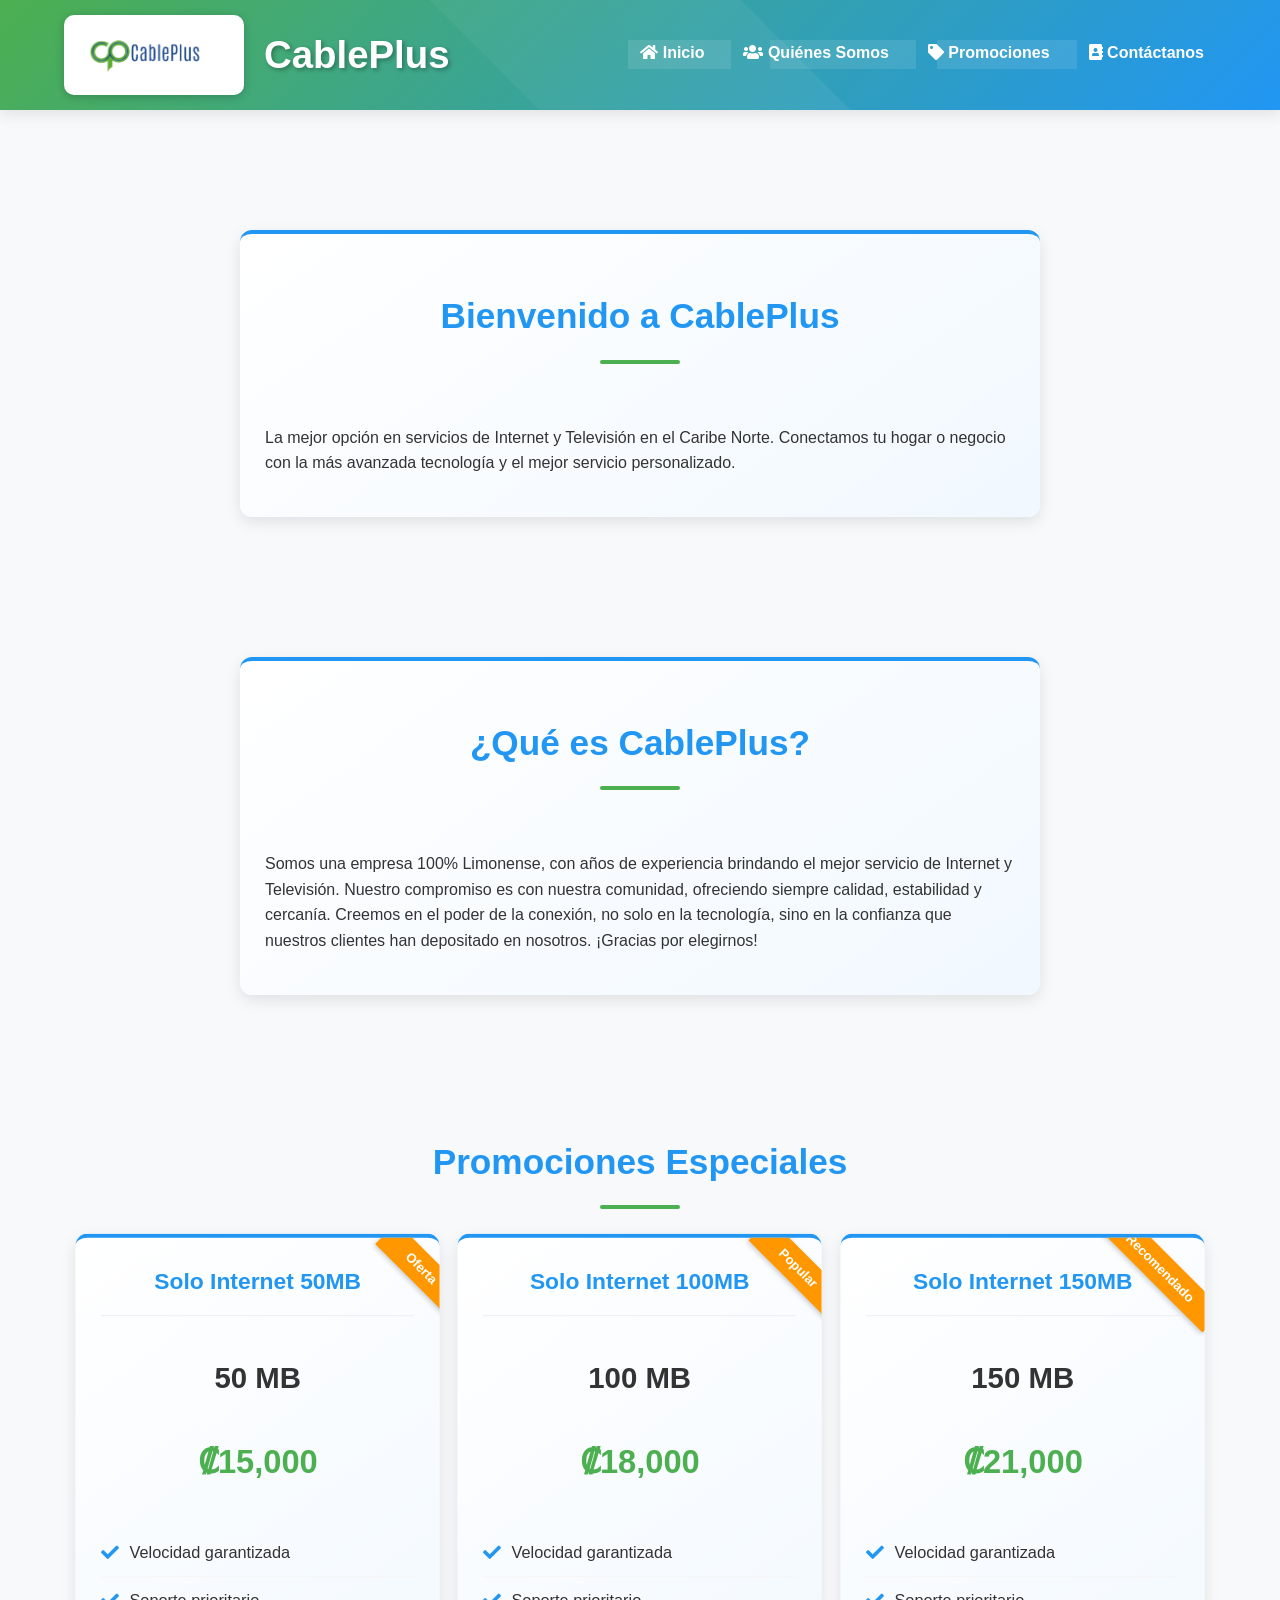
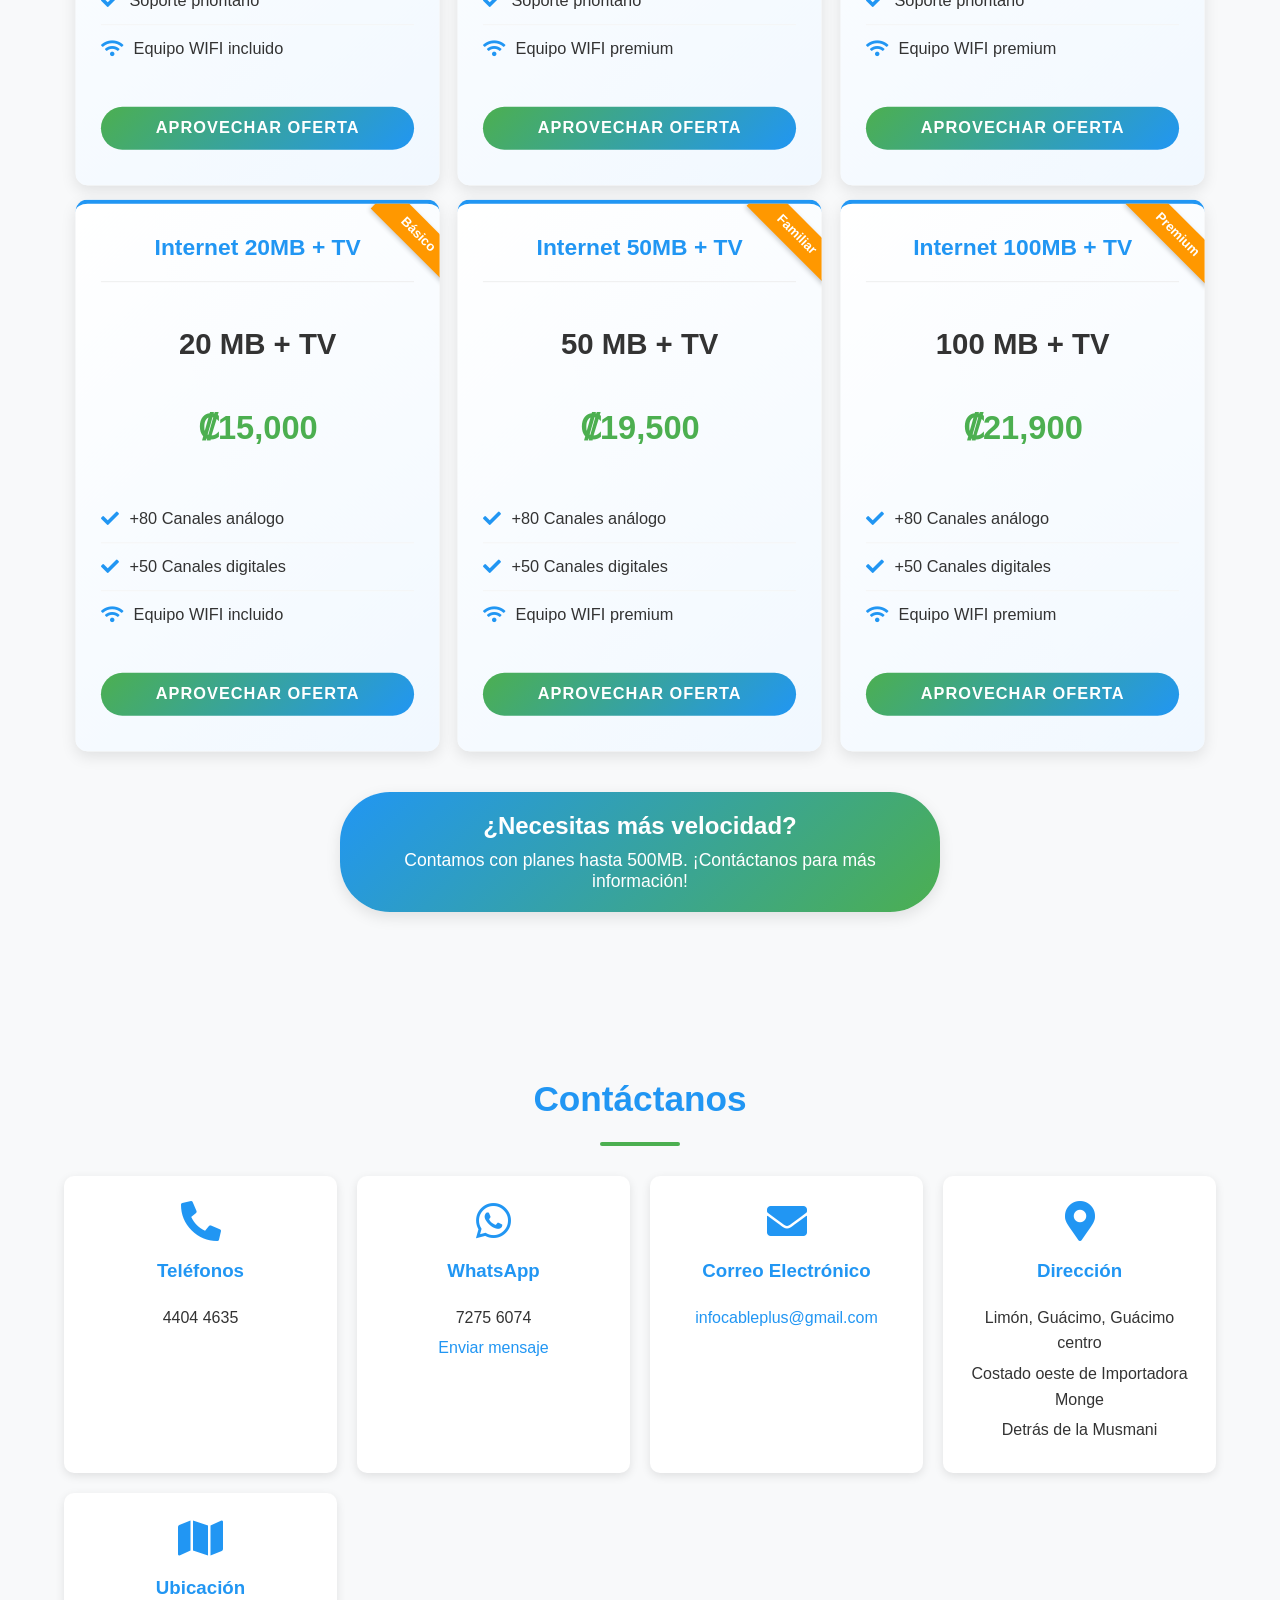
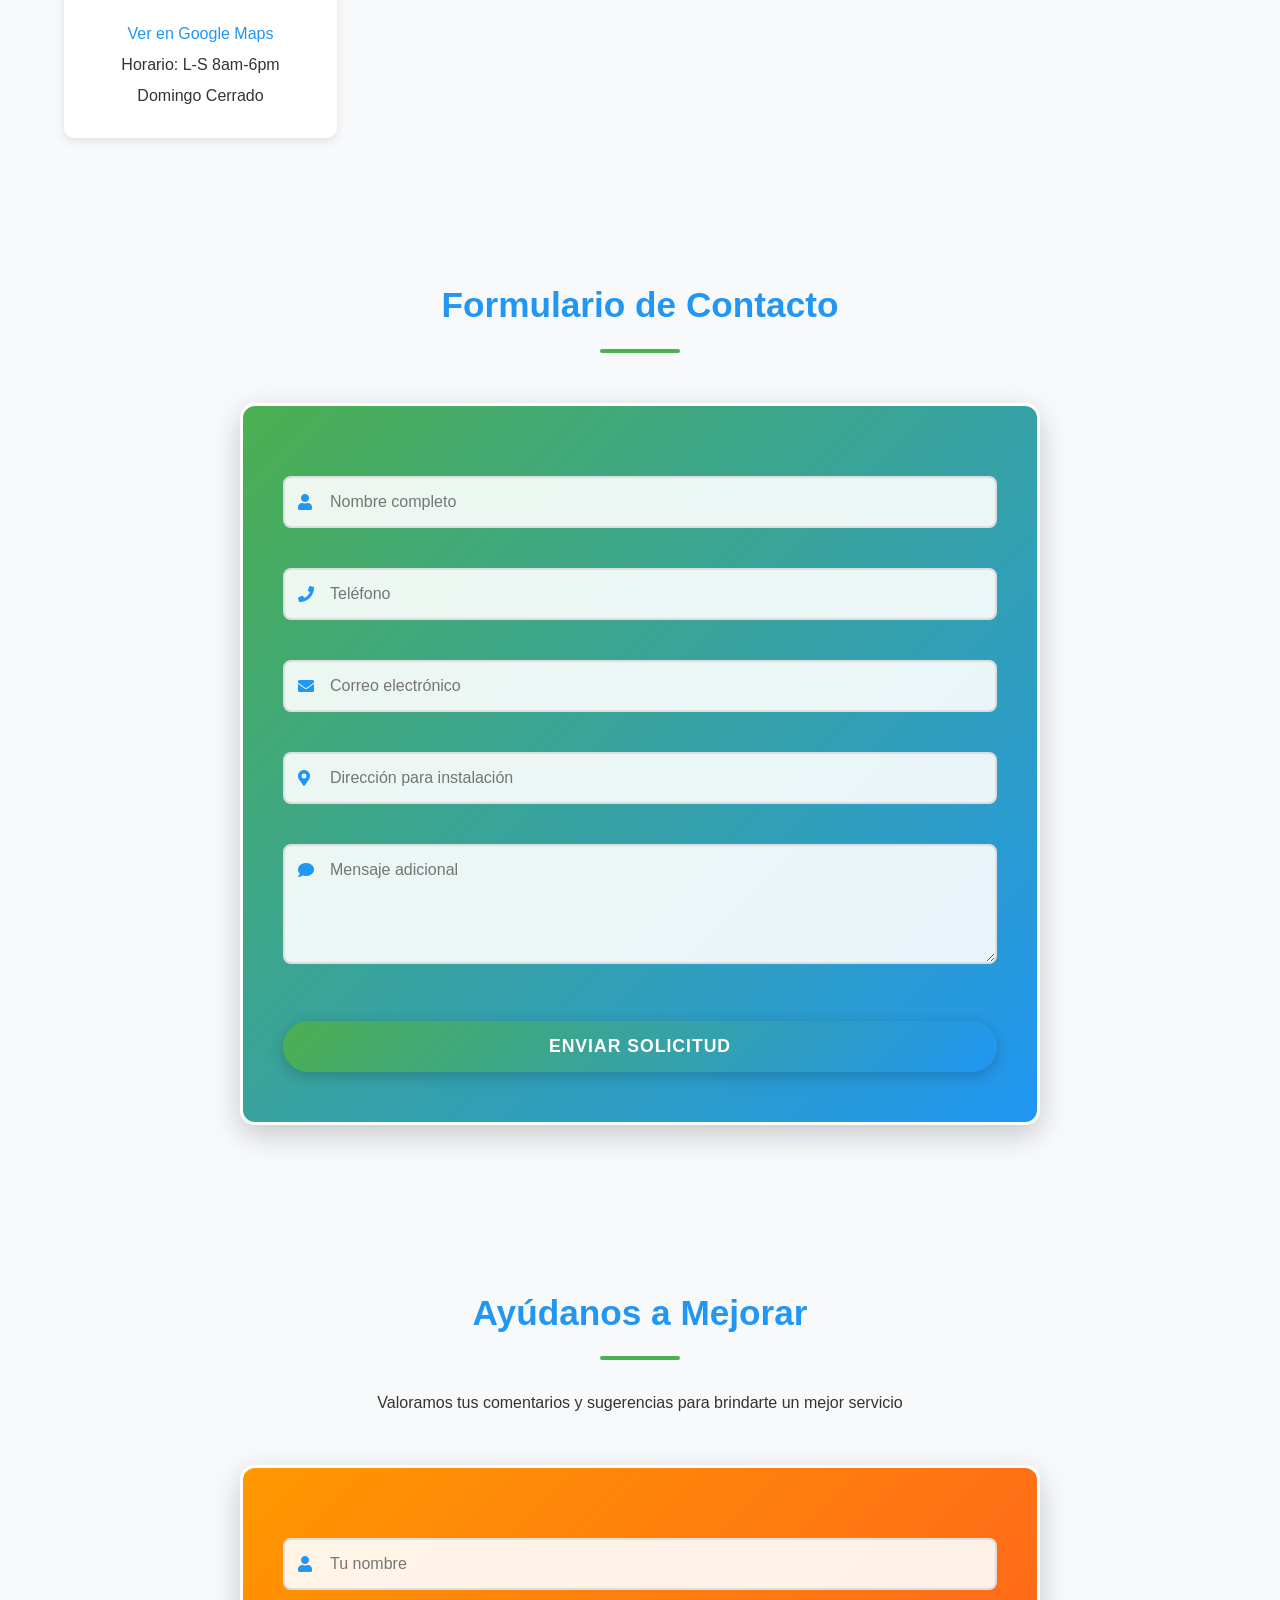
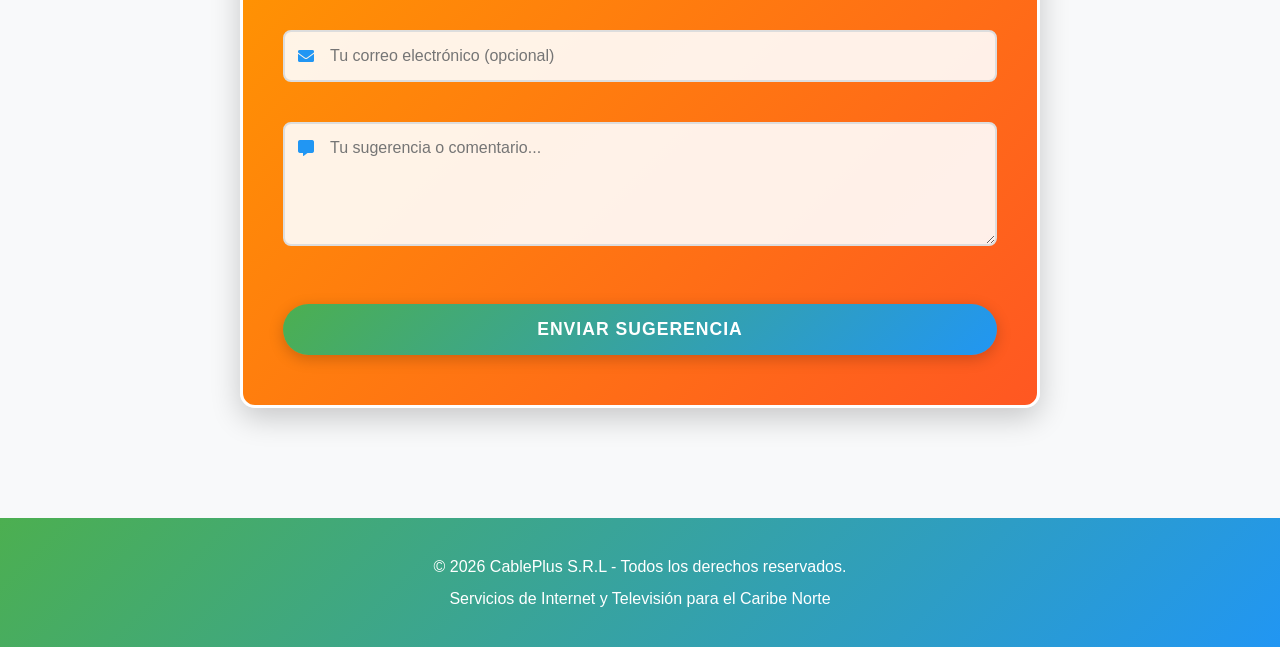
==== index.html @ 97a9d863 "Publica la nueva página de CablePlus 2026" ====
<!DOCTYPE html>
<html lang="es">
<head>
    <!-- Google Tag Manager -->
    <script>(function(w,d,s,l,i){w[l]=w[l]||[];w[l].push({'gtm.start':
    new Date().getTime(),event:'gtm.js'});var f=d.getElementsByTagName(s)[0],
    j=d.createElement(s),dl=l!='dataLayer'?'&l='+l:'';j.async=true;j.src=
    'https://www.googletagmanager.com/gtm.js?id='+i+dl;f.parentNode.insertBefore(j,f);
    })(window,document,'script','dataLayer','GTM-T4TMJP9D');</script>
    <!-- End Google Tag Manager -->
    <meta charset="UTF-8">
    <meta name="viewport" content="width=device-width, initial-scale=1.0">
    <meta name="description" content="CablePlus - Servicios de Internet y TV en Guácimo. Las mejores promociones en paquetes de Internet y Televisión.">
    <title>CablePlus - Servicios de Internet y TV</title>
    <link rel="stylesheet" href="https://cdnjs.cloudflare.com/ajax/libs/font-awesome/5.15.4/css/all.min.css">
    <style>
        :root {
            --verde: #4CAF50;
            --azul: #2196F3;
            --naranja: #FF9800;
            --morado: #9C27B0;
            --degradado-header: linear-gradient(135deg, #4CAF50 0%, #2196F3 100%);
        }

        *,
        *::before,
        *::after {
            box-sizing: border-box;
        }

        html {
            scroll-behavior: smooth;
            scroll-padding-top: 130px;
        }

        body {
            font-family: 'Segoe UI', Tahoma, Geneva, Verdana, sans-serif;
            line-height: 1.6;
            margin: 0;
            background: #f8f9fa;
            color: #333;
            padding-top: 130px;
            overflow-x: hidden;
            text-align: left;
        }

        header {
            position: fixed;
            top: 0;
            left: 0;
            width: 100%;
            z-index: 1000;
            background: var(--degradado-header);
            color: white;
            padding: 15px 5%;
            display: flex;
            align-items: center;
            justify-content: space-between;
            box-shadow: 0 4px 15px rgba(0,0,0,0.1);
            transition: all 0.3s ease;
            flex-wrap: nowrap;
            overflow: hidden;
        }

        .header-scroll {
            padding: 10px 5%;
            box-shadow: 0 2px 10px rgba(0,0,0,0.1);
        }

        header::before {
            content: "";
            position: absolute;
            top: -50%;
            left: -50%;
            width: 200%;
            height: 200%;
            background: linear-gradient(45deg, transparent, rgba(255,255,255,0.1));
            transform: rotate(45deg);
            pointer-events: none;
        }

        header img {
            height: 80px;
            width: auto;
            max-width: 180px;
            object-fit: contain;
            background: white;
            padding: 10px;
            border-radius: 10px;
            box-shadow: 0 2px 10px rgba(0,0,0,0.2);
            transition: transform 0.3s ease;
        }

        header img:hover {
            transform: scale(1.05);
        }

        header h1 {
            font-size: clamp(1.5rem, 3vw, 2.5rem);
            text-shadow: 2px 2px 4px rgba(0,0,0,0.3);
            margin: 0 20px;
            flex: 1 1 auto;
            min-width: 0;
            animation: tituloFlotante 3s ease-in-out infinite;
            white-space: nowrap;
            overflow: hidden;
            text-overflow: ellipsis;
            max-width: 50%;
        }

        @keyframes tituloFlotante {
            0%, 100% { transform: translateY(0); }
            50% { transform: translateY(-5px); }
        }

        nav ul {
            list-style: none;
            display: flex;
            gap: 15px;
            margin: 0;
            padding: 0;
            flex-wrap: nowrap;
            overflow-x: auto;
            -webkit-overflow-scrolling: touch;
            padding-bottom: 5px;
        }

        nav {
            min-width: 0;
        }

        nav ul li a {
            color: white;
            text-decoration: none;
            font-weight: 600;
            padding: 8px 12px;
            border-radius: 30px;
            transition: all 0.3s ease;
            position: relative;
            overflow: hidden;
        }

        nav ul li a::before {
            content: "";
            position: absolute;
            top: 0;
            left: -100%;
            width: 100%;
            height: 100%;
            background: rgba(255,255,255,0.1);
            transition: 0.3s;
        }

        nav ul li a:hover {
            background: rgba(255,255,255,0.15);
            transform: translateY(-2px);
        }

        nav ul li a:hover::before {
            left: 100%;
        }

        .nav-text {
            display: inline;
        }

        section {
            padding: 40px 5%;
            margin: 30px auto;
            max-width: 1500px;
            scroll-margin-top: 130px;
            animation: aparecer 1s ease-out;
        }

        @keyframes aparecer {
            from { opacity: 0; transform: translateY(20px); }
            to { opacity: 1; transform: translateY(0); }
        }

        h2 {
            text-align: center;
            color: var(--azul);
            margin-bottom: 30px;
            font-size: clamp(1.75rem, 4vw, 2.2rem);
            position: relative;
        }

        h2::after {
            content: "";
            display: block;
            width: 80px;
            height: 4px;
            background: var(--verde);
            margin: 15px auto;
            border-radius: 2px;
        }

        .contenedor-servicios {
            display: grid;
            grid-template-columns: repeat(auto-fit, minmax(min(280px, 100%), 1fr));
            gap: 25px;
            margin-top: 30px;
            padding: 0 15px;
        }

        .tarjeta-servicio {
            background: white;
            border-radius: 12px;
            padding: 25px;
            box-shadow: 0 5px 15px rgba(0,0,0,0.1);
            transition: all 0.3s ease;
            position: relative;
            overflow: hidden;
            border-top: 4px solid var(--azul);
            background: linear-gradient(145deg, #ffffff, #f1f8ff);
            max-width: 100%;
            margin: 0 auto;
            width: 100%;
            display: flex;
            flex-direction: column;
        }

        .tarjeta-servicio.destacado {
            transform: scale(1.02);
        }

        .tarjeta-servicio:hover {
            transform: translateY(-5px);
            box-shadow: 0 10px 25px rgba(0,0,0,0.15);
        }

        .tarjeta-servicio h3 {
            color: var(--azul);
            margin-top: 0;
            font-size: 1.4em;
            text-align: center;
            padding-bottom: 15px;
            border-bottom: 1px solid #eee;
        }

        .tarjeta-servicio .velocidad {
            font-size: 1.8em;
            font-weight: bold;
            text-align: center;
            margin: 15px 0;
            color: #333;
        }

        .tarjeta-servicio .precio {
            font-size: 2em;
            font-weight: bold;
            text-align: center;
            margin: 20px 0;
            color: var(--verde);
        }

        .tarjeta-servicio .beneficios {
            list-style: none;
            padding: 0;
            margin: 20px 0;
            flex-grow: 1;
        }

        .tarjeta-servicio .beneficios li {
            padding: 10px 0;
            border-bottom: 1px solid #f5f5f5;
            display: flex;
            align-items: center;
        }

        .tarjeta-servicio .beneficios li:last-child {
            border-bottom: none;
        }

        .tarjeta-servicio .beneficios i {
            margin-right: 10px;
            color: var(--azul);
            font-size: 1.1em;
        }

        .tarjeta-servicio .btn-contratar {
            background: var(--degradado-header);
            color: white;
            border: none;
            padding: 12px 25px;
            border-radius: 30px;
            font-weight: bold;
            cursor: pointer;
            width: 100%;
            transition: all 0.3s ease;
            margin-top: 15px;
            text-transform: uppercase;
            letter-spacing: 1px;
            font-size: 1em;
        }

        .tarjeta-servicio .btn-contratar:hover {
            opacity: 0.9;
            transform: translateY(-2px);
            box-shadow: 0 4px 10px rgba(0,0,0,0.2);
        }

        .etiqueta-promo {
            position: absolute;
            top: 15px;
            right: -30px;
            background: var(--naranja);
            color: white;
            padding: 5px 30px;
            transform: rotate(45deg);
            font-size: 0.8em;
            font-weight: bold;
            box-shadow: 0 2px 5px rgba(0,0,0,0.2);
        }

        .paquete-seleccionado {
            background-color: #e3f2fd;
            padding: 15px;
            border-radius: 8px;
            margin-bottom: 20px;
            border-left: 4px solid var(--azul);
        }
        
        .paquete-seleccionado h4 {
            margin-top: 0;
            color: var(--azul);
        }

        .info-contacto {
            display: grid;
            grid-template-columns: repeat(auto-fit, minmax(min(250px, 100%), 1fr));
            gap: 20px;
            margin-top: 30px;
        }

        .tarjeta-contacto {
            background: white;
            padding: 25px;
            border-radius: 10px;
            box-shadow: 0 3px 10px rgba(0,0,0,0.1);
            text-align: center;
        }

        .tarjeta-contacto i {
            font-size: 2.5em;
            color: var(--azul);
            margin-bottom: 15px;
        }

        .tarjeta-contacto h3 {
            color: var(--azul);
            margin-top: 0;
        }

        .tarjeta-contacto p {
            margin: 5px 0;
        }

        .tarjeta-contacto a {
            color: var(--azul);
            text-decoration: none;
            transition: all 0.3s ease;
        }

        .tarjeta-contacto a:hover {
            color: var(--verde);
            text-decoration: underline;
        }

        footer {
            background: var(--degradado-header);
            color: white;
            text-align: center;
            padding: 30px 20px;
            margin-top: 50px;
            display: flex;
            justify-content: center;
            align-items: center;
            min-height: 80px;
            position: relative;
            z-index: 100;
        }

        footer p {
            margin: 6px 0;
        }

        .form-container {
            display: flex;
            justify-content: center;
            width: 100%;
            padding: 20px 0;
        }

        #formulario-contacto, 
        #formulario-sugerencias {
            width: 100%;
            max-width: 800px;
            margin: 0 auto;
            padding: 40px;
            border-radius: 15px;
            box-shadow: 0 10px 30px rgba(0,0,0,0.2);
            border: 3px solid white;
        }

        #formulario-contacto {
            background: linear-gradient(135deg, #4CAF50 0%, #2196F3 100%);
        }

        #formulario-sugerencias {
            background: linear-gradient(135deg, #FF9800 0%, #FF5722 100%);
        }

        .campo-formulario {
            position: relative;
            margin: 20px 0;
            width: 100%;
        }

        .icono-input {
            position: absolute;
            left: 15px;
            top: 50%;
            transform: translateY(-50%);
            color: #2196F3;
            z-index: 1;
        }

        input, textarea, button {
            width: 100%;
            padding: 15px 15px 15px 45px;
            margin: 10px 0;
            border: 2px solid #ddd;
            border-radius: 8px;
            transition: all 0.3s ease;
            font-size: 1em;
            background: rgba(255,255,255,0.9);
            font-family: inherit;
        }

        textarea {
            min-height: 120px;
            resize: vertical;
        }

        .campo-formulario .fa-comment,
        .campo-formulario .fa-comment-alt {
            top: 28px;
            transform: none;
        }

        input:focus, textarea:focus {
            border-color: var(--azul);
            box-shadow: 0 0 15px rgba(33,150,243,0.3);
            outline: none;
            background: white;
        }

        button[type="submit"] {
            background: linear-gradient(135deg, #4CAF50 0%, #2196F3 100%);
            color: white;
            border: none;
            padding: 15px 30px;
            border-radius: 30px;
            font-weight: bold;
            cursor: pointer;
            transition: all 0.3s ease;
            text-transform: uppercase;
            letter-spacing: 1px;
            font-size: 1.1em;
            margin-top: 20px;
            box-shadow: 0 4px 15px rgba(0,0,0,0.2);
        }

        button[type="submit"]:hover {
            opacity: 0.9;
            transform: translateY(-2px);
            box-shadow: 0 6px 20px rgba(0,0,0,0.3);
        }

        a:focus-visible,
        button:focus-visible,
        input:focus-visible,
        textarea:focus-visible {
            outline: 3px solid #0b5ea8;
            outline-offset: 3px;
        }

        .btn-enviar-sugerencia {
            background: linear-gradient(135deg, #FF5722 0%, #FF9800 100%);
            color: white;
            border: none;
            padding: 15px 30px;
            border-radius: 30px;
            font-weight: bold;
            cursor: pointer;
            transition: all 0.3s ease;
            width: 100%;
            text-transform: uppercase;
            letter-spacing: 1px;
            font-size: 1.1em;
        }

        .btn-enviar-sugerencia:hover {
            transform: translateY(-2px);
            box-shadow: 0 5px 15px rgba(255,87,34,0.4);
        }

        nav ul::-webkit-scrollbar {
            height: 4px;
        }

        nav ul::-webkit-scrollbar-track {
            background: rgba(255,255,255,0.1);
        }

        nav ul::-webkit-scrollbar-thumb {
            background: rgba(255,255,255,0.3);
            border-radius: 2px;
        }

        /* Estilos para la tarjeta ovalada */
        .tarjeta-mas-info {
            grid-column: 1 / -1;
            background: linear-gradient(135deg, var(--azul) 0%, var(--verde) 100%);
            color: white;
            border-radius: 50px;
            padding: 20px;
            text-align: center;
            margin: 20px auto;
            max-width: 600px;
            cursor: pointer;
            transition: all 0.3s ease;
            box-shadow: 0 5px 15px rgba(0,0,0,0.1);
            border: none;
            display: flex;
            flex-direction: column;
            align-items: center;
            justify-content: center;
        }

        .tarjeta-mas-info:hover {
            transform: translateY(-5px);
            box-shadow: 0 10px 25px rgba(0,0,0,0.2);
        }

        .tarjeta-mas-info h3 {
            margin: 0;
            font-size: 1.5em;
            margin-bottom: 10px;
        }

        .tarjeta-mas-info p {
            margin: 0;
            font-size: 1.1em;
        }

        @media (max-width: 768px) {
            body {
                padding-top: 80px;
            }

            html {
                scroll-padding-top: 80px;
            }
            
            header {
                padding: 10px 3%;
            }
            
            header h1 {
                display: none;
            }

            nav {
                flex: 1 1 auto;
            }
            
            nav ul {
                gap: 8px;
                justify-content: flex-end;
            }
            
            nav ul li a {
                padding: 6px 8px;
                font-size: 0.8em;
            }
            
            header img {
                height: 40px;
                margin-right: 5px;
            }
            
            .contenedor-servicios {
                grid-template-columns: 1fr;
                gap: 20px;
                padding: 0;
            }
            
            .tarjeta-servicio {
                width: 100%;
                padding: 20px;
                margin: 0 auto 20px;
            }
            
            .tarjeta-servicio h3 {
                font-size: 1.2em;
            }
            
            .tarjeta-servicio .velocidad {
                font-size: 1.5em;
            }
            
            .tarjeta-servicio .precio {
                font-size: 1.8em;
            }
            
            footer {
                padding: 20px 10px;
                font-size: 0.85em;
                min-height: 60px;
                line-height: 1.4;
            }

            #formulario-contacto,
            #formulario-sugerencias {
                padding: 20px 15px;
                width: 100%;
            }
            
            /* Ajustes para etiquetas de promoción */
            .etiqueta-promo {
                right: -25px;
                padding: 3px 20px;
                font-size: 0.7em;
            }
            
            /* Ajustes para formularios */
            .campo-formulario {
                margin: 15px 0;
            }
            
            input, textarea {
                padding: 12px 12px 12px 40px;
                font-size: 0.9em;
            }
            
            .icono-input {
                left: 10px;
                font-size: 0.9em;
            }

            /* Ajustes para tarjeta ovalada */
            .tarjeta-mas-info {
                border-radius: 30px;
                padding: 15px;
                max-width: 100%;
            }

            .tarjeta-mas-info h3 {
                font-size: 1.2em;
            }

            .tarjeta-mas-info p {
                font-size: 0.9em;
            }
        }

        @media (max-width: 480px) {
            section {
                padding: 30px 4%;
                margin: 20px auto;
            }
            
            nav ul li a {
                padding: 5px 6px;
                font-size: 0.7em;
            }
            
            .nav-text {
                display: none;
            }
            
            nav ul li a {
                padding: 8px !important;
            }
            
            nav ul li a i {
                margin-right: 0;
            }
            
            .contenedor-servicios {
                padding: 0;
            }
            
            .tarjeta-servicio {
                width: 100%;
                padding: 15px;
            }
            
            .tarjeta-servicio .btn-contratar {
                padding: 10px 15px;
                font-size: 0.9em;
            }
            
            /* Más ajustes para móviles pequeños */
            .etiqueta-promo {
                right: -20px;
                padding: 2px 15px;
                font-size: 0.6em;
            }
            
            input, textarea {
                padding: 10px 10px 10px 35px;
            }
            
            .icono-input {
                left: 8px;
            }
            
            #formulario-contacto,
            #formulario-sugerencias {
                padding: 15px 10px;
                width: 100%;
            }
        }

        @media (prefers-reduced-motion: reduce) {
            * {
                animation: none !important;
                transition: none !important;
            }
        }
        
        .hidden {
            display: none;
        }
    </style>
</head>
<body>
    <!-- Google Tag Manager (noscript) -->
    <noscript><iframe src="https://www.googletagmanager.com/ns.html?id=GTM-T4TMJP9D"
    height="0" width="0" style="display:none;visibility:hidden"></iframe></noscript>
    <!-- End Google Tag Manager (noscript) -->
    <div id="pagina-principal">
        <header>
            <img src="imagenes/logo.png" alt="Logo de CablePlus">
            <h1>CablePlus</h1>
            <nav>
                <ul>
                    <li><a href="#inicio"><i class="fas fa-home"></i><span class="nav-text"> Inicio</span></a></li>
                    <li><a href="#quienes-somos"><i class="fas fa-users"></i><span class="nav-text"> Quiénes Somos</span></a></li>
                    <li><a href="#promociones"><i class="fas fa-tag"></i><span class="nav-text"> Promociones</span></a></li>
                    <li><a href="#contactanos"><i class="fas fa-address-book"></i><span class="nav-text"> Contáctanos</span></a></li>
                </ul>
            </nav>
        </header>

        <section id="inicio">
            <div class="contenedor-servicios">
                <div class="tarjeta-servicio" style="max-width: 800px; margin: 0 auto;">
                    <h2>Bienvenido a CablePlus</h2>
                    <p>La mejor opción en servicios de Internet y Televisión en el Caribe Norte. Conectamos tu hogar o negocio con la más avanzada tecnología y el mejor servicio personalizado.</p>
                </div>
            </div>
        </section>

        <section id="quienes-somos">
            <div class="contenedor-servicios">
                <div class="tarjeta-servicio" style="max-width: 800px; margin: 0 auto;">
                    <h2>¿Qué es CablePlus?</h2>
                    <p>Somos una empresa 100% Limonense, con años de experiencia brindando el mejor servicio de Internet y Televisión. Nuestro compromiso es con nuestra comunidad, ofreciendo siempre calidad, estabilidad y cercanía. Creemos en el poder de la conexión, no solo en la tecnología, sino en la confianza que nuestros clientes han depositado en nosotros. ¡Gracias por elegirnos!</p>
                </div>
            </div>
        </section>

        <section id="promociones">
            <h2>Promociones Especiales</h2>
            <div class="contenedor-servicios">
                <!-- Paquetes de solo Internet -->
                <div class="tarjeta-servicio tarjeta-1 destacado">
                    <div class="etiqueta-promo">Oferta</div>
                    <h3>Solo Internet 50MB</h3>
                    <div class="velocidad">50 MB</div>
                    <div class="precio">₡15,000</div>
                    <ul class="beneficios">
                        <li><i class="fas fa-check"></i> Velocidad garantizada</li>
                        <li><i class="fas fa-check"></i> Soporte prioritario</li>
                        <li><i class="fas fa-wifi"></i> Equipo WIFI incluido</li>
                    </ul>
                    <button class="btn-contratar">Aprovechar Oferta</button>
                </div>
                
                <div class="tarjeta-servicio tarjeta-2 destacado">
                    <div class="etiqueta-promo">Popular</div>
                    <h3>Solo Internet 100MB</h3>
                    <div class="velocidad">100 MB</div>
                    <div class="precio">₡18,000</div>
                    <ul class="beneficios">
                        <li><i class="fas fa-check"></i> Velocidad garantizada</li>
                        <li><i class="fas fa-check"></i> Soporte prioritario</li>
                        <li><i class="fas fa-wifi"></i> Equipo WIFI premium</li>
                    </ul>
                    <button class="btn-contratar">Aprovechar Oferta</button>
                </div>
                
                <div class="tarjeta-servicio tarjeta-3 destacado">
                    <div class="etiqueta-promo">Recomendado</div>
                    <h3>Solo Internet 150MB</h3>
                    <div class="velocidad">150 MB</div>
                    <div class="precio">₡21,000</div>
                    <ul class="beneficios">
                        <li><i class="fas fa-check"></i> Velocidad garantizada</li>
                        <li><i class="fas fa-check"></i> Soporte prioritario</li>
                        <li><i class="fas fa-wifi"></i> Equipo WIFI premium</li>
                    </ul>
                    <button class="btn-contratar">Aprovechar Oferta</button>
                </div>
                
                <!-- Paquetes de Internet + TV -->
                <div class="tarjeta-servicio tarjeta-4 destacado">
                    <div class="etiqueta-promo">Básico</div>
                    <h3>Internet 20MB + TV</h3>
                    <div class="velocidad">20 MB + TV</div>
                    <div class="precio">₡15,000</div>
                    <ul class="beneficios">
                        <li><i class="fas fa-check"></i> +80 Canales análogo</li>
                        <li><i class="fas fa-check"></i> +50 Canales digitales</li>
                        <li><i class="fas fa-wifi"></i> Equipo WIFI incluido</li>
                    </ul>
                    <button class="btn-contratar">Aprovechar Oferta</button>
                </div>
                
                <div class="tarjeta-servicio tarjeta-5 destacado">
                    <div class="etiqueta-promo">Familiar</div>
                    <h3>Internet 50MB + TV</h3>
                    <div class="velocidad">50 MB + TV</div>
                    <div class="precio">₡19,500</div>
                    <ul class="beneficios">
                        <li><i class="fas fa-check"></i> +80 Canales análogo</li>
                        <li><i class="fas fa-check"></i> +50 Canales digitales</li>
                        <li><i class="fas fa-wifi"></i> Equipo WIFI premium</li>
                    </ul>
                    <button class="btn-contratar">Aprovechar Oferta</button>
                </div>
                
                <div class="tarjeta-servicio tarjeta-6 destacado">
                    <div class="etiqueta-promo">Premium</div>
                    <h3>Internet 100MB + TV</h3>
                    <div class="velocidad">100 MB + TV</div>
                    <div class="precio">₡21,900</div>
                    <ul class="beneficios">
                        <li><i class="fas fa-check"></i> +80 Canales análogo</li>
                        <li><i class="fas fa-check"></i> +50 Canales digitales</li>
                        <li><i class="fas fa-wifi"></i> Equipo WIFI premium</li>
                    </ul>
                    <button class="btn-contratar">Aprovechar Oferta</button>
                </div>
                
                <!-- Tarjeta ovalada para más información -->
                <button class="tarjeta-mas-info" id="btn-mas-info">
                    <h3>¿Necesitas más velocidad?</h3>
                    <p>Contamos con planes hasta 500MB. ¡Contáctanos para más información!</p>
                </button>
            </div>
        </section>

        <section id="contactanos">
            <h2>Contáctanos</h2>
            <div class="info-contacto">
                <div class="tarjeta-contacto">
                    <i class="fas fa-phone-alt"></i>
                    <h3>Teléfonos</h3>
                    <p>4404 4635</p>
                </div>
                
                <div class="tarjeta-contacto">
                    <i class="fab fa-whatsapp"></i>
                    <h3>WhatsApp</h3>
                    <p>7275 6074</p>
                    <a href="https://wa.me/50672756074" target="_blank">Enviar mensaje</a>
                </div>
                
                <div class="tarjeta-contacto">
                    <i class="fas fa-envelope"></i>
                    <h3>Correo Electrónico</h3>
                    <p><a href="mailto:infocableplus@gmail.com">infocableplus@gmail.com</a></p>
                </div>
                
                <div class="tarjeta-contacto">
                    <i class="fas fa-map-marker-alt"></i>
                    <h3>Dirección</h3>
                    <p>Limón, Guácimo, Guácimo centro</p>
                    <p>Costado oeste de Importadora Monge</p>
                    <p>Detrás de la Musmani</p>
                </div>
                
                <div class="tarjeta-contacto">
                    <i class="fas fa-map"></i>
                    <h3>Ubicación</h3>
                    <p><a href="https://maps.app.goo.gl/VLgr9GH32wvAeTVx6" target="_blank">Ver en Google Maps</a></p>
                    <p>Horario: L-S 8am-6pm</p>
                    <p>Domingo Cerrado</p>
                </div>
            </div>
        </section>

        <section id="contacto">
            <h2>Formulario de Contacto</h2>
            <div id="info-paquete" class="hidden paquete-seleccionado">
                <h4>Estás interesado en:</h4>
                <p id="paquete-info"></p>
            </div>
            
            <div class="form-container">
                <form id="formulario-contacto" action="https://formsubmit.co/infocableplus@gmail.com" method="POST">
                    <input type="hidden" name="_subject" value="Nueva solicitud de CablePlus">
                    <input type="hidden" name="_template" value="table">
                    <input type="hidden" id="paquete" name="paquete">
                    <input type="hidden" name="_next" value="https://uncle-meow.github.io/CablePlus-Web-2026/gracias-solicitud.html">
                    <input type="hidden" name="_captcha" value="false">
                    <input type="text" name="_honey" style="display:none">
                    
                    <!-- Campos del formulario permanecen igual -->
                    <div class="campo-formulario">
                        <i class="fas fa-user icono-input"></i>
                        <input type="text" id="nombre" name="nombre" placeholder="Nombre completo" required>
                    </div>
                    
                    <div class="campo-formulario">
                        <i class="fas fa-phone icono-input"></i>
                        <input type="tel" id="telefono" name="telefono" placeholder="Teléfono" required>
                    </div>
                    
                    <div class="campo-formulario">
                        <i class="fas fa-envelope icono-input"></i>
                        <input type="email" id="email" name="email" placeholder="Correo electrónico" required>
                    </div>
                    
                    <div class="campo-formulario">
                        <i class="fas fa-map-marker-alt icono-input"></i>
                        <input type="text" id="direccion" name="direccion" placeholder="Dirección para instalación" required>
                    </div>
                    
                    <div class="campo-formulario">
                        <i class="fas fa-comment icono-input"></i>
                        <textarea id="mensaje" name="mensaje" rows="4" placeholder="Mensaje adicional"></textarea>
                    </div>
                    
                    <button type="submit">ENVIAR SOLICITUD</button>
                </form>
            </div>
        </section>

        <section id="sugerencias">
            <h2>Ayúdanos a Mejorar</h2>
            <p style="text-align: center; margin-bottom: 30px;">Valoramos tus comentarios y sugerencias para brindarte un mejor servicio</p>
            
            <div class="form-container">
                <form id="formulario-sugerencias" action="https://formsubmit.co/infocableplus@gmail.com" method="POST">
                    <input type="hidden" name="_subject" value="Nueva Sugerencia para CablePlus">
                    <input type="hidden" name="_template" value="table">
                    <input type="hidden" name="_next" value="https://uncle-meow.github.io/CablePlus-Web-2026/gracias-sugerencia.html">
                    <input type="hidden" name="_captcha" value="false">
                    <input type="text" name="_honey" style="display:none">
                    
                    <div class="campo-formulario">
                        <i class="fas fa-user icono-input"></i>
                        <input type="text" id="nombre-sugerencia" name="nombre" placeholder="Tu nombre" required>
                    </div>
                    
                    <div class="campo-formulario">
                        <i class="fas fa-envelope icono-input"></i>
                        <input type="email" id="email-sugerencia" name="email" placeholder="Tu correo electrónico (opcional)">
                    </div>
                    
                    <div class="campo-formulario">
                        <i class="fas fa-comment-alt icono-input"></i>
                        <textarea id="sugerencia" name="sugerencia" rows="5" placeholder="Tu sugerencia o comentario..." required></textarea>
                    </div>
                    
                    <button type="submit" class="btn-enviar-sugerencia">Enviar Sugerencia</button>
                </form>
            </div>
        </section>

        <footer>
            <div>
                <p>&copy; 2026 CablePlus S.R.L - Todos los derechos reservados.</p>
                <p>Servicios de Internet y Televisión para el Caribe Norte</p>
            </div>
        </footer>
    </div>

    <script>
        document.addEventListener('DOMContentLoaded', function() {
            const header = document.querySelector('header');
            // Efecto de scroll en el header
            window.addEventListener('scroll', function() {
                if (window.scrollY > 50) {
                    header.classList.add('header-scroll');
                } else {
                    header.classList.remove('header-scroll');
                }
            });

            // Navegación suave
            document.querySelectorAll('a[href^="#"]').forEach(anchor => {
                anchor.addEventListener('click', function(e) {
                    e.preventDefault();
                    const target = document.querySelector(this.getAttribute('href'));
                    const headerHeight = header.offsetHeight;
                    
                    window.scrollTo({
                        top: target.offsetTop - headerHeight,
                        behavior: 'smooth'
                    });
                });
            });

            // Botones de contratación
            const botonesContratar = document.querySelectorAll('.btn-contratar');
            botonesContratar.forEach(boton => {
                boton.addEventListener('click', function(e) {
                    e.preventDefault();
                    const tarjeta = this.closest('.tarjeta-servicio');
                    const titulo = tarjeta.querySelector('h3').textContent;
                    const velocidad = tarjeta.querySelector('.velocidad').textContent;
                    const precio = tarjeta.querySelector('.precio').textContent;
                    
                    document.getElementById('paquete').value = `${titulo} - ${velocidad} - ${precio}`;
                    
                    const infoDiv = document.getElementById('info-paquete');
                    const infoText = document.getElementById('paquete-info');
                    
                    infoDiv.classList.remove('hidden');
                    infoText.textContent = `${titulo} - ${velocidad} - ${precio}`;
                    
                    // Scroll al formulario
                    window.scrollTo({
                        top: document.getElementById('contacto').offsetTop - header.offsetHeight,
                        behavior: 'smooth'
                    });
                });
            });
            
            // Validación de formularios
            document.getElementById('formulario-contacto').addEventListener('submit', function(e) {
                if(!this.checkValidity()) {
                    e.preventDefault();
                    alert('Por favor complete todos los campos requeridos');
                }
            });
            
            document.getElementById('formulario-sugerencias').addEventListener('submit', function(e) {
                if(!this.checkValidity()) {
                    e.preventDefault();
                    alert('Por favor complete los campos requeridos');
                }
            });

            // Botón para más información (tarjeta ovalada)
            document.getElementById('btn-mas-info').addEventListener('click', function() {
                window.scrollTo({
                    top: document.getElementById('contactanos').offsetTop - header.offsetHeight,
                    behavior: 'smooth'
                });
            });
        });
    </script>
</body>
</html>
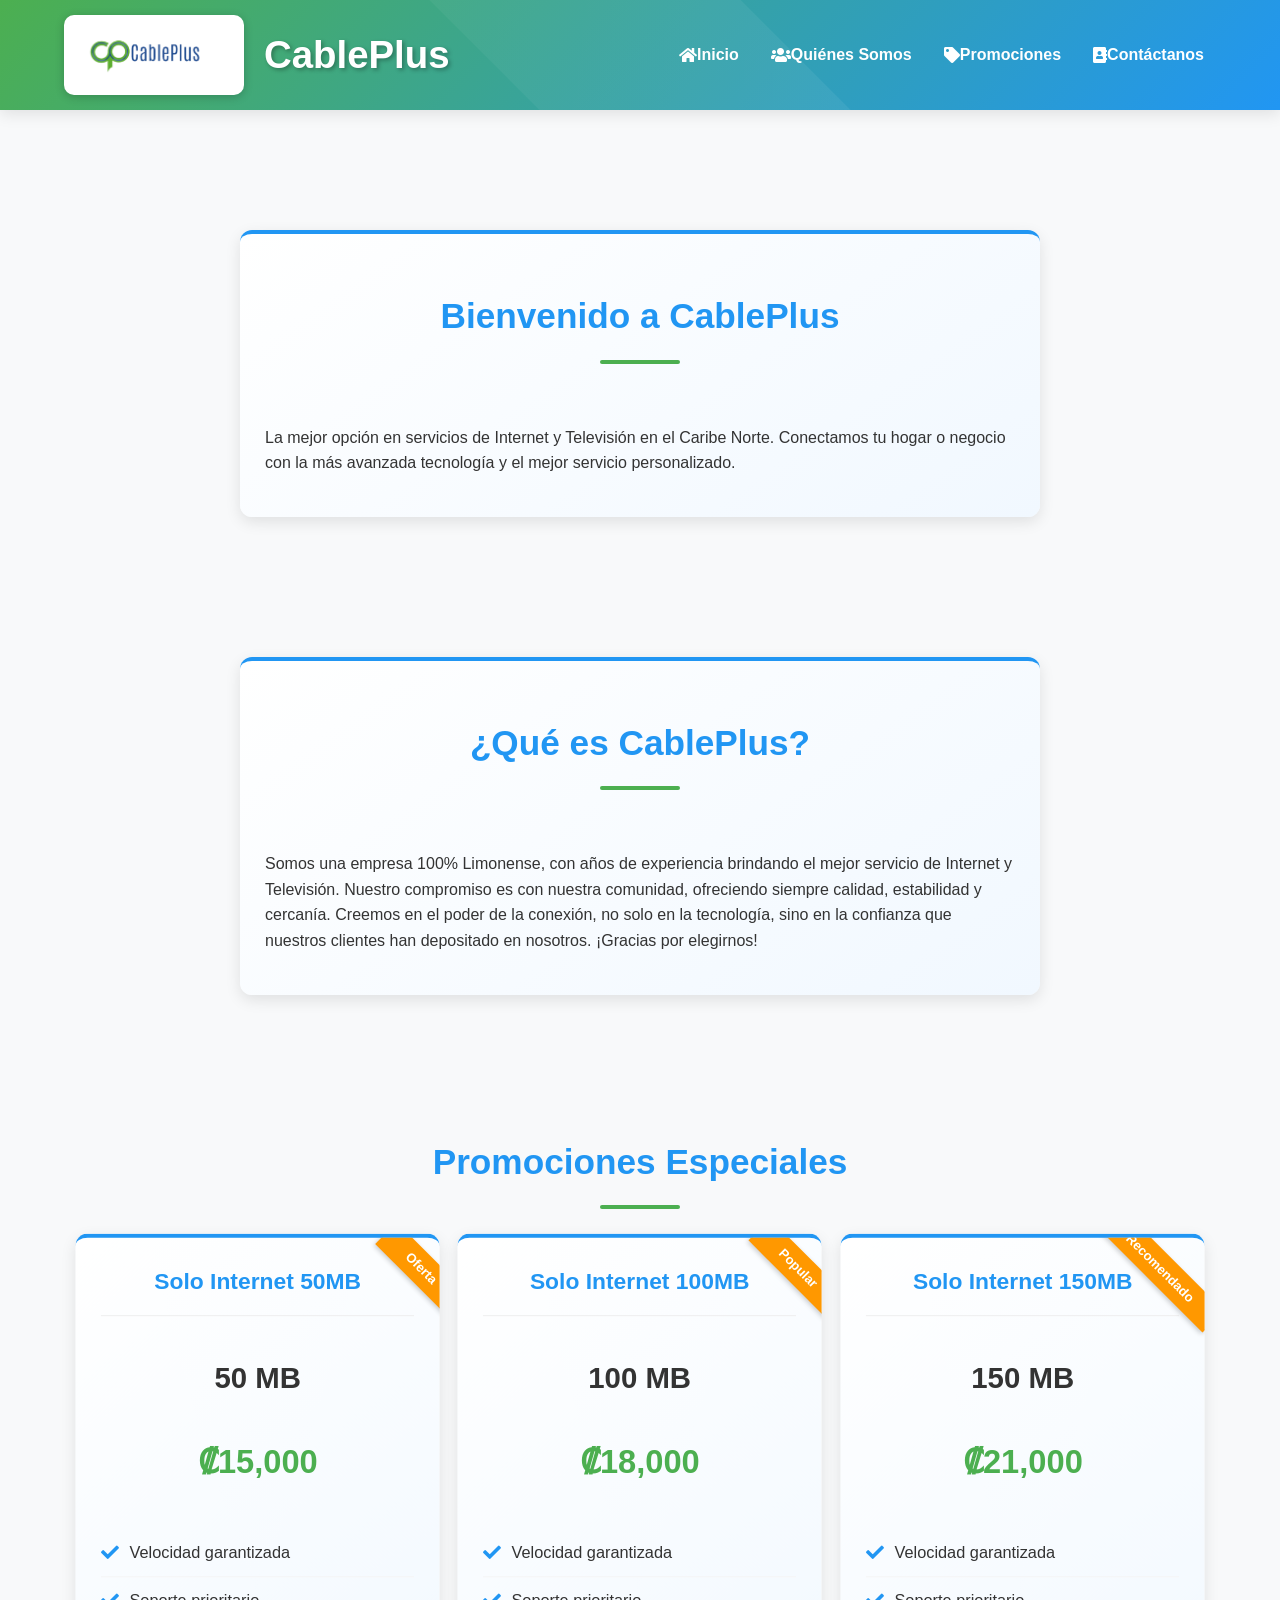
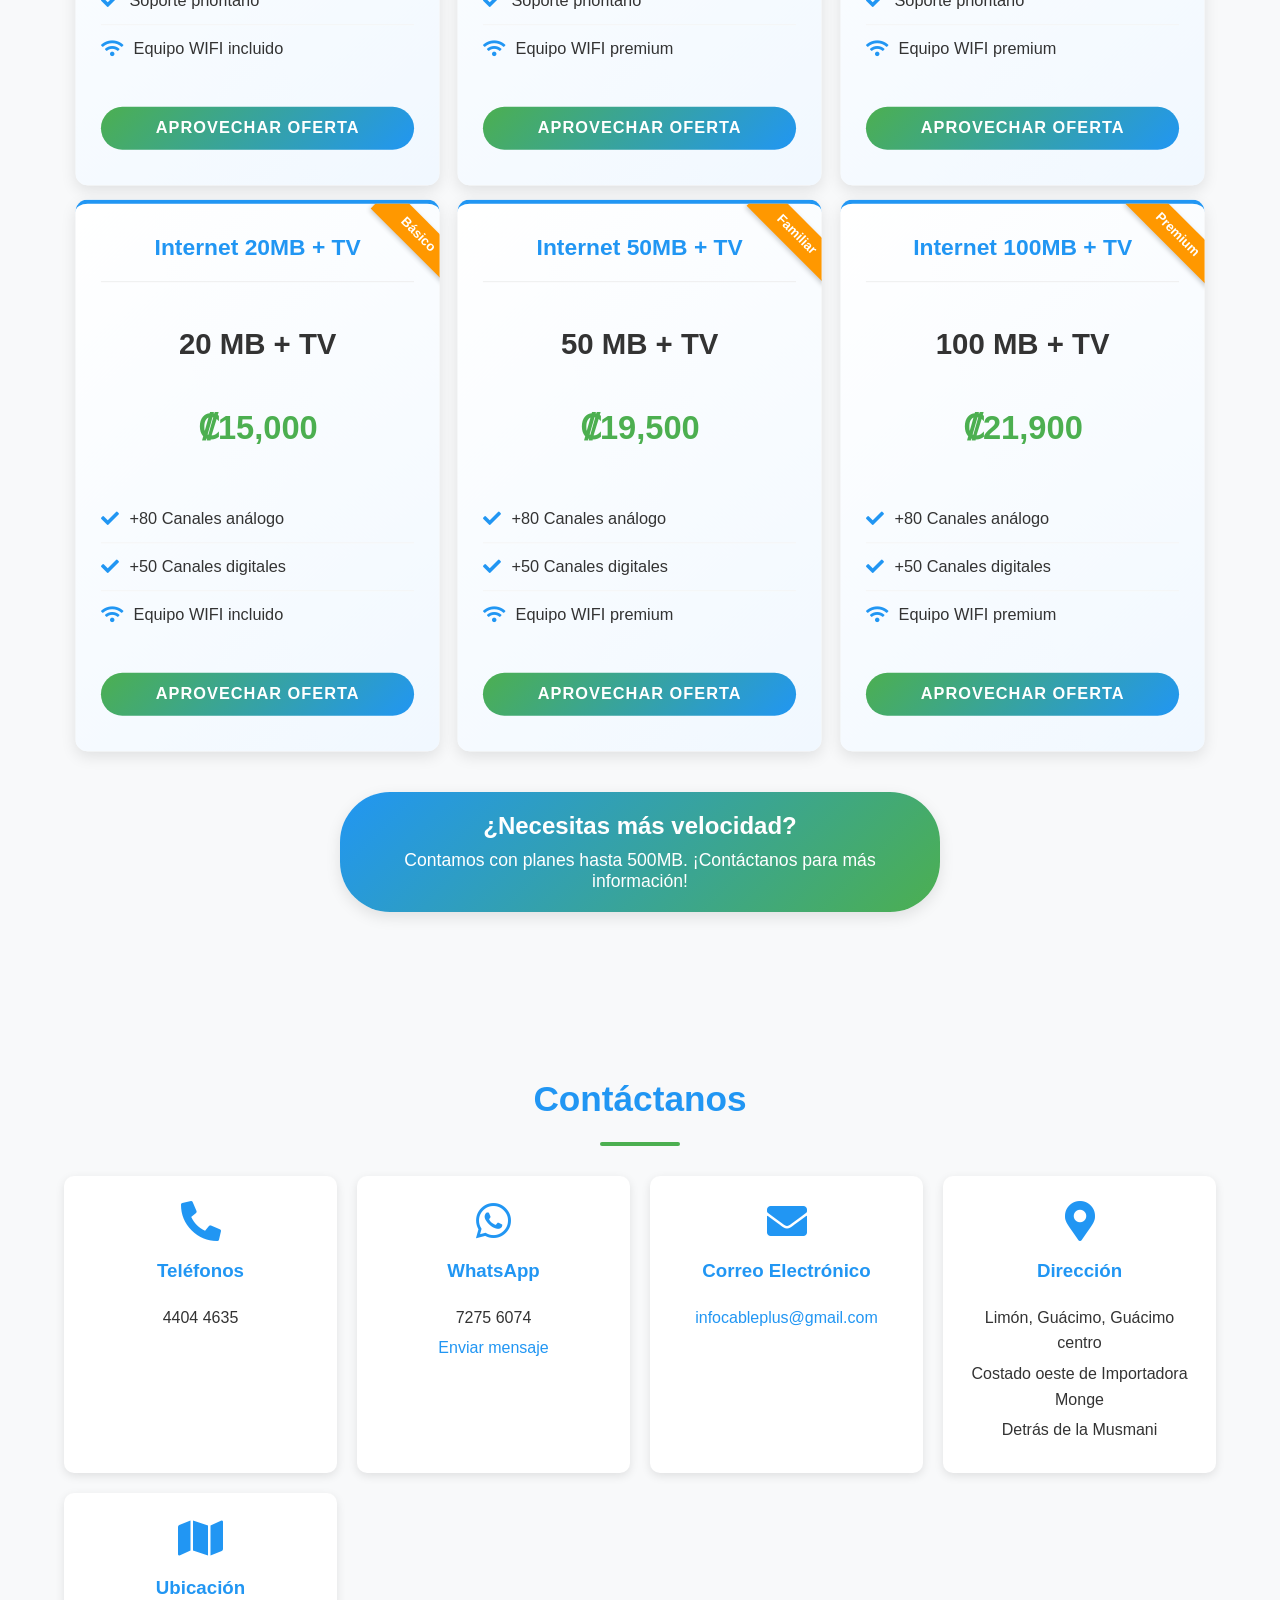
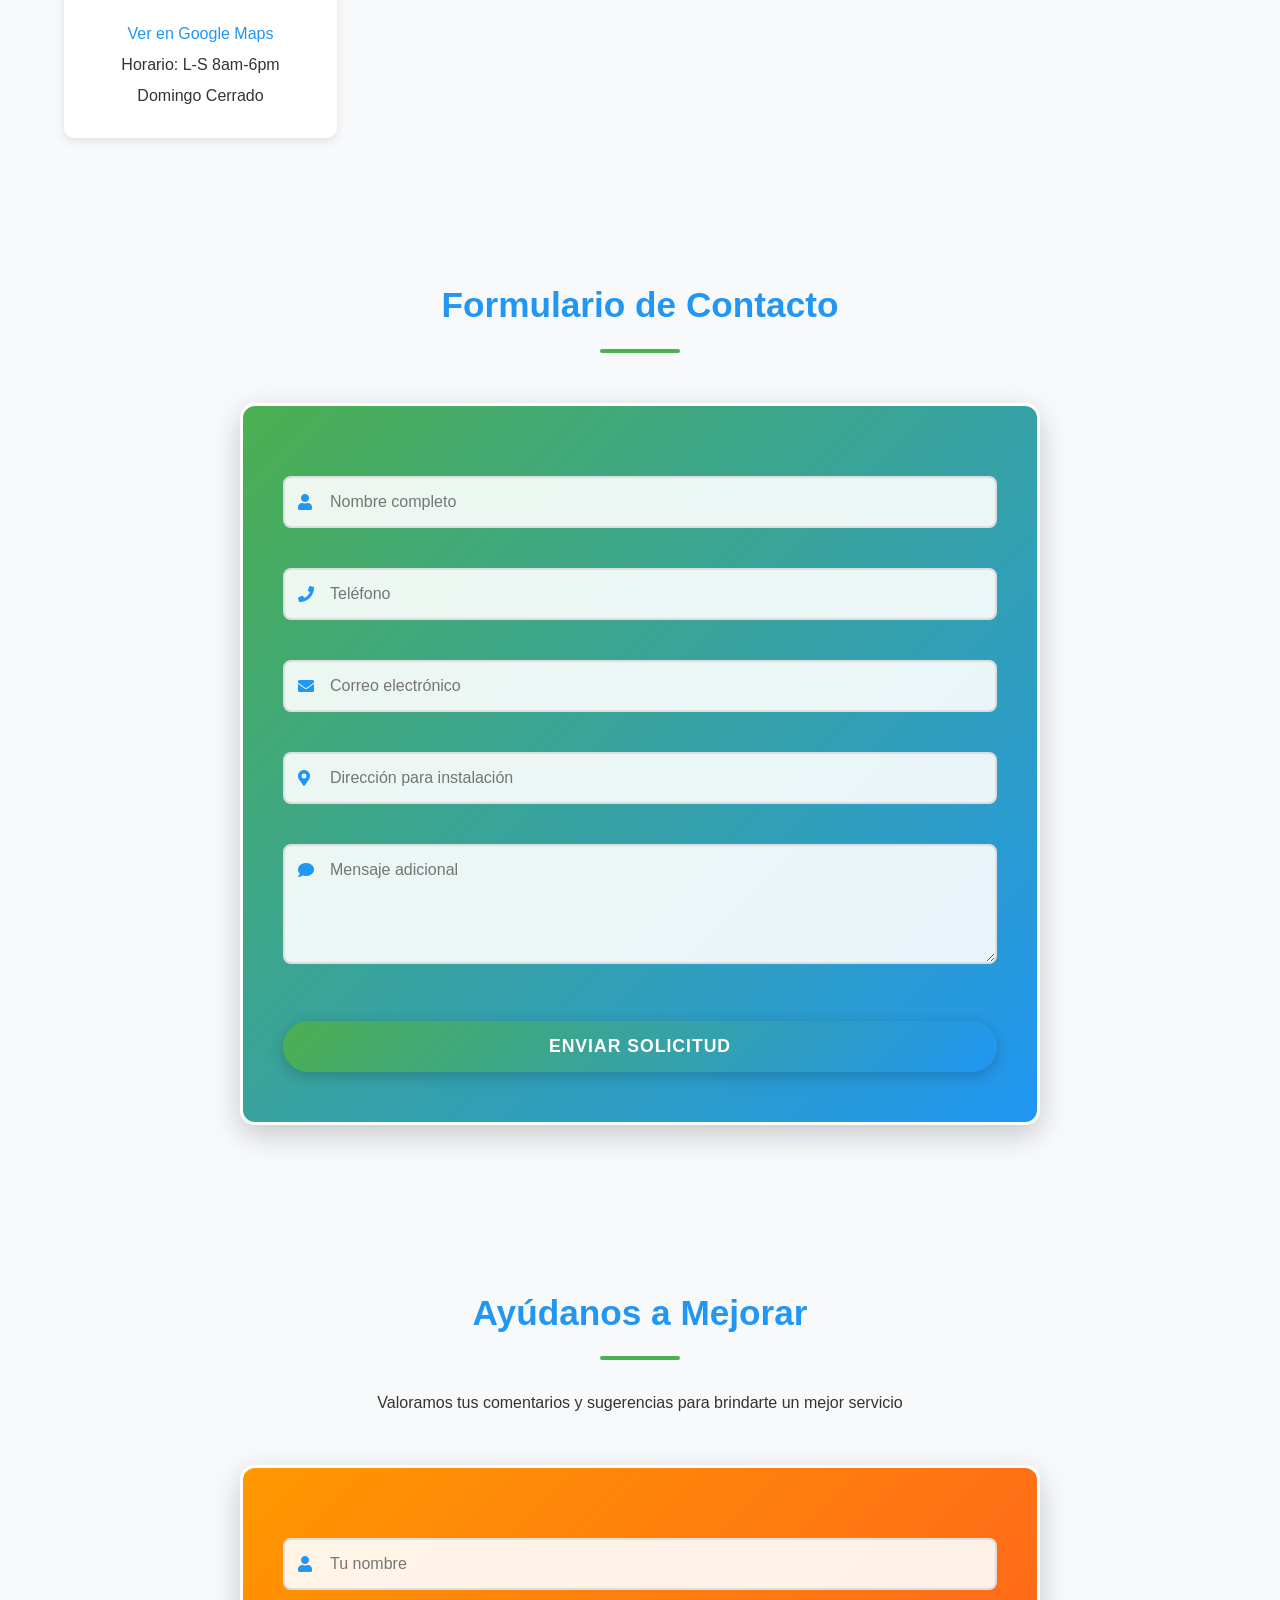
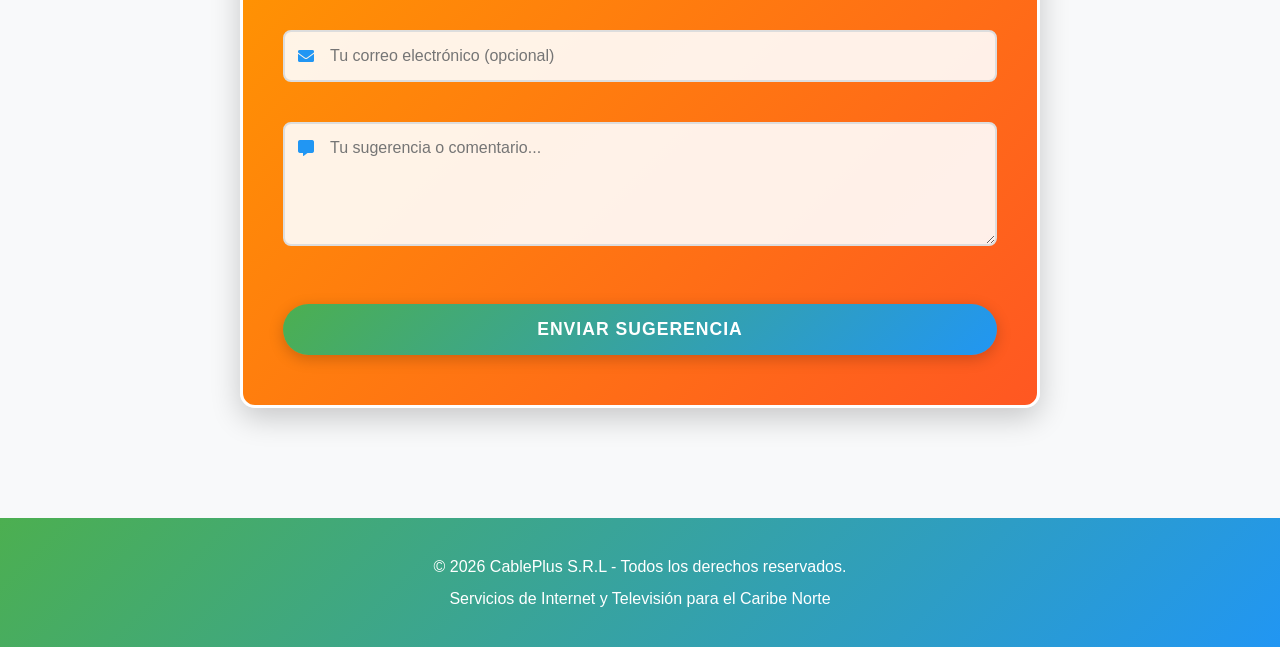
==== commit c7fcede6: "Corrige navegación móvil y desplazamiento entre secciones" ====
--- a/index.html
+++ b/index.html
@@ -114,31 +114,36 @@
         }
 
         nav ul {
-            list-style: none;
-            display: flex;
-            gap: 15px;
-            margin: 0;
-            padding: 0;
-            flex-wrap: nowrap;
-            overflow-x: auto;
-            -webkit-overflow-scrolling: touch;
-            padding-bottom: 5px;
+            list-style: none;
+            display: flex;
+            gap: 8px;
+            margin: 0;
+            padding: 0;
+            flex-wrap: nowrap;
+            overflow: visible;
         }
 
         nav {
             min-width: 0;
         }
-
-        nav ul li a {
-            color: white;
-            text-decoration: none;
-            font-weight: 600;
-            padding: 8px 12px;
-            border-radius: 30px;
-            transition: all 0.3s ease;
-            position: relative;
-            overflow: hidden;
-        }
+
+        nav ul li {
+            flex: 0 0 auto;
+        }
+
+        nav ul li a {
+            display: inline-flex;
+            align-items: center;
+            color: white;
+            text-decoration: none;
+            font-weight: 600;
+            padding: 8px 12px;
+            border-radius: 30px;
+            transition: all 0.3s ease;
+            position: relative;
+            overflow: hidden;
+            white-space: nowrap;
+        }
 
         nav ul li a::before {
             content: "";
@@ -160,9 +165,30 @@
             left: 100%;
         }
 
-        .nav-text {
-            display: inline;
-        }
+        .nav-text {
+            display: inline;
+        }
+
+        .menu-toggle {
+            display: none;
+            width: 44px;
+            height: 44px;
+            align-items: center;
+            justify-content: center;
+            flex: 0 0 44px;
+            border: 1px solid rgba(255,255,255,0.45);
+            border-radius: 10px;
+            background: rgba(255,255,255,0.14);
+            color: white;
+            font-size: 1.25rem;
+            cursor: pointer;
+        }
+
+        .menu-toggle:focus-visible,
+        nav ul li a:focus-visible {
+            outline: 3px solid white;
+            outline-offset: 3px;
+        }
 
         section {
             padding: 40px 5%;
@@ -504,19 +530,6 @@
         .btn-enviar-sugerencia:hover {
             transform: translateY(-2px);
             box-shadow: 0 5px 15px rgba(255,87,34,0.4);
-        }
-
-        nav ul::-webkit-scrollbar {
-            height: 4px;
-        }
-
-        nav ul::-webkit-scrollbar-track {
-            background: rgba(255,255,255,0.1);
-        }
-
-        nav ul::-webkit-scrollbar-thumb {
-            background: rgba(255,255,255,0.3);
-            border-radius: 2px;
         }
 
         /* Estilos para la tarjeta ovalada */
@@ -555,41 +568,85 @@
             font-size: 1.1em;
         }
 
-        @media (max-width: 768px) {
+        @media (max-width: 900px) {
             body {
-                padding-top: 80px;
+                padding-top: 76px;
             }
 
             html {
-                scroll-padding-top: 80px;
-            }
-            
-            header {
-                padding: 10px 3%;
-            }
-            
+                scroll-padding-top: 88px;
+            }
+
+            header {
+                padding: 8px 4%;
+                overflow: visible;
+            }
+
+            .header-scroll {
+                padding: 8px 4%;
+            }
+
             header h1 {
-                display: none;
+                display: block;
+                max-width: none;
+                margin: 0 10px;
+                font-size: 1.25rem;
+                animation: none;
             }
 
             nav {
-                flex: 1 1 auto;
-            }
-            
+                position: absolute;
+                top: 100%;
+                left: 0;
+                width: 100%;
+                max-height: 0;
+                visibility: hidden;
+                opacity: 0;
+                overflow: hidden;
+                pointer-events: none;
+                transform: translateY(-8px);
+                background: linear-gradient(135deg, #3f9f55 0%, #168fda 100%);
+                box-shadow: 0 8px 16px rgba(0,0,0,0.18);
+                transition: max-height 0.25s ease, opacity 0.2s ease, transform 0.2s ease;
+            }
+
+            header.menu-open nav {
+                max-height: 320px;
+                visibility: visible;
+                opacity: 1;
+                pointer-events: auto;
+                transform: translateY(0);
+            }
+
             nav ul {
-                gap: 8px;
-                justify-content: flex-end;
-            }
-            
-            nav ul li a {
-                padding: 6px 8px;
-                font-size: 0.8em;
-            }
-            
-            header img {
-                height: 40px;
-                margin-right: 5px;
-            }
+                flex-direction: column;
+                align-items: stretch;
+                gap: 4px;
+                padding: 8px 4% 12px;
+            }
+
+            nav ul li a {
+                width: 100%;
+                padding: 11px 14px;
+                border-radius: 10px;
+                font-size: 0.95rem;
+            }
+
+            .menu-toggle {
+                display: inline-flex;
+            }
+
+            header img {
+                height: 46px;
+                max-width: 120px;
+                padding: 6px;
+                margin: 0;
+                border-radius: 8px;
+            }
+
+            section {
+                scroll-margin-top: 88px;
+            }
             
             .contenedor-servicios {
                 grid-template-columns: 1fr;
@@ -671,23 +728,10 @@
                 padding: 30px 4%;
                 margin: 20px auto;
             }
-            
-            nav ul li a {
-                padding: 5px 6px;
-                font-size: 0.7em;
-            }
-            
-            .nav-text {
-                display: none;
-            }
-            
-            nav ul li a {
-                padding: 8px !important;
-            }
-            
-            nav ul li a i {
-                margin-right: 0;
-            }
+
+            header h1 {
+                font-size: 1.05rem;
+            }
             
             .contenedor-servicios {
                 padding: 0;
@@ -743,10 +787,13 @@
     height="0" width="0" style="display:none;visibility:hidden"></iframe></noscript>
     <!-- End Google Tag Manager (noscript) -->
     <div id="pagina-principal">
-        <header>
-            <img src="imagenes/logo.png" alt="Logo de CablePlus">
-            <h1>CablePlus</h1>
-            <nav>
+        <header>
+            <img src="imagenes/logo.png" alt="Logo de CablePlus">
+            <h1>CablePlus</h1>
+            <button class="menu-toggle" type="button" aria-label="Abrir menú de navegación" aria-expanded="false" aria-controls="navegacion-principal">
+                <i class="fas fa-bars" aria-hidden="true"></i>
+            </button>
+            <nav id="navegacion-principal" aria-label="Navegación principal">
                 <ul>
                     <li><a href="#inicio"><i class="fas fa-home"></i><span class="nav-text"> Inicio</span></a></li>
                     <li><a href="#quienes-somos"><i class="fas fa-users"></i><span class="nav-text"> Quiénes Somos</span></a></li>
@@ -917,7 +964,7 @@
                     <input type="hidden" name="_subject" value="Nueva solicitud de CablePlus">
                     <input type="hidden" name="_template" value="table">
                     <input type="hidden" id="paquete" name="paquete">
-                    <input type="hidden" name="_next" value="https://uncle-meow.github.io/CablePlus-Web-2026/gracias-solicitud.html">
+                    <input type="hidden" name="_next" value="https://www.cableplus.co/gracias-solicitud.html">
                     <input type="hidden" name="_captcha" value="false">
                     <input type="text" name="_honey" style="display:none">
                     
@@ -960,7 +1007,7 @@
                 <form id="formulario-sugerencias" action="https://formsubmit.co/infocableplus@gmail.com" method="POST">
                     <input type="hidden" name="_subject" value="Nueva Sugerencia para CablePlus">
                     <input type="hidden" name="_template" value="table">
-                    <input type="hidden" name="_next" value="https://uncle-meow.github.io/CablePlus-Web-2026/gracias-sugerencia.html">
+                    <input type="hidden" name="_next" value="https://www.cableplus.co/gracias-sugerencia.html">
                     <input type="hidden" name="_captcha" value="false">
                     <input type="text" name="_honey" style="display:none">
                     
@@ -993,8 +1040,42 @@
     </div>
 
     <script>
-        document.addEventListener('DOMContentLoaded', function() {
-            const header = document.querySelector('header');
+        document.addEventListener('DOMContentLoaded', function() {
+            const header = document.querySelector('header');
+            const menuToggle = document.querySelector('.menu-toggle');
+
+            function closeMenu() {
+                header.classList.remove('menu-open');
+                menuToggle.setAttribute('aria-expanded', 'false');
+                menuToggle.setAttribute('aria-label', 'Abrir menú de navegación');
+                menuToggle.querySelector('i').className = 'fas fa-bars';
+            }
+
+            menuToggle.addEventListener('click', function() {
+                const isOpen = header.classList.toggle('menu-open');
+                this.setAttribute('aria-expanded', String(isOpen));
+                this.setAttribute('aria-label', isOpen ? 'Cerrar menú de navegación' : 'Abrir menú de navegación');
+                this.querySelector('i').className = isOpen ? 'fas fa-times' : 'fas fa-bars';
+            });
+
+            function scrollToSection(selector, updateHash = true) {
+                const target = document.querySelector(selector);
+                if (!target) return;
+
+                closeMenu();
+                window.requestAnimationFrame(function() {
+                    const destination = target.getBoundingClientRect().top + window.scrollY - header.offsetHeight - 12;
+                    window.scrollTo({
+                        top: Math.max(0, destination),
+                        behavior: 'smooth'
+                    });
+
+                    if (updateHash && window.location.hash !== selector) {
+                        window.history.pushState(null, '', selector);
+                    }
+                });
+            }
+
             // Efecto de scroll en el header
             window.addEventListener('scroll', function() {
                 if (window.scrollY > 50) {
@@ -1005,18 +1086,23 @@
             });
 
             // Navegación suave
-            document.querySelectorAll('a[href^="#"]').forEach(anchor => {
-                anchor.addEventListener('click', function(e) {
-                    e.preventDefault();
-                    const target = document.querySelector(this.getAttribute('href'));
-                    const headerHeight = header.offsetHeight;
-                    
-                    window.scrollTo({
-                        top: target.offsetTop - headerHeight,
-                        behavior: 'smooth'
-                    });
-                });
-            });
+            document.querySelectorAll('a[href^="#"]').forEach(anchor => {
+                anchor.addEventListener('click', function(e) {
+                    const selector = this.getAttribute('href');
+                    if (!selector || selector === '#' || !document.querySelector(selector)) return;
+
+                    e.preventDefault();
+                    scrollToSection(selector);
+                });
+            });
+
+            window.addEventListener('hashchange', function() {
+                if (window.location.hash) scrollToSection(window.location.hash, false);
+            });
+
+            window.addEventListener('resize', function() {
+                if (window.innerWidth > 900) closeMenu();
+            });
 
             // Botones de contratación
             const botonesContratar = document.querySelectorAll('.btn-contratar');
@@ -1037,10 +1123,7 @@
                     infoText.textContent = `${titulo} - ${velocidad} - ${precio}`;
                     
                     // Scroll al formulario
-                    window.scrollTo({
-                        top: document.getElementById('contacto').offsetTop - header.offsetHeight,
-                        behavior: 'smooth'
-                    });
+                    scrollToSection('#contacto');
                 });
             });
             
@@ -1060,12 +1143,9 @@
             });
 
             // Botón para más información (tarjeta ovalada)
-            document.getElementById('btn-mas-info').addEventListener('click', function() {
-                window.scrollTo({
-                    top: document.getElementById('contactanos').offsetTop - header.offsetHeight,
-                    behavior: 'smooth'
-                });
-            });
+            document.getElementById('btn-mas-info').addEventListener('click', function() {
+                scrollToSection('#contactanos');
+            });
         });
     </script>
 </body>
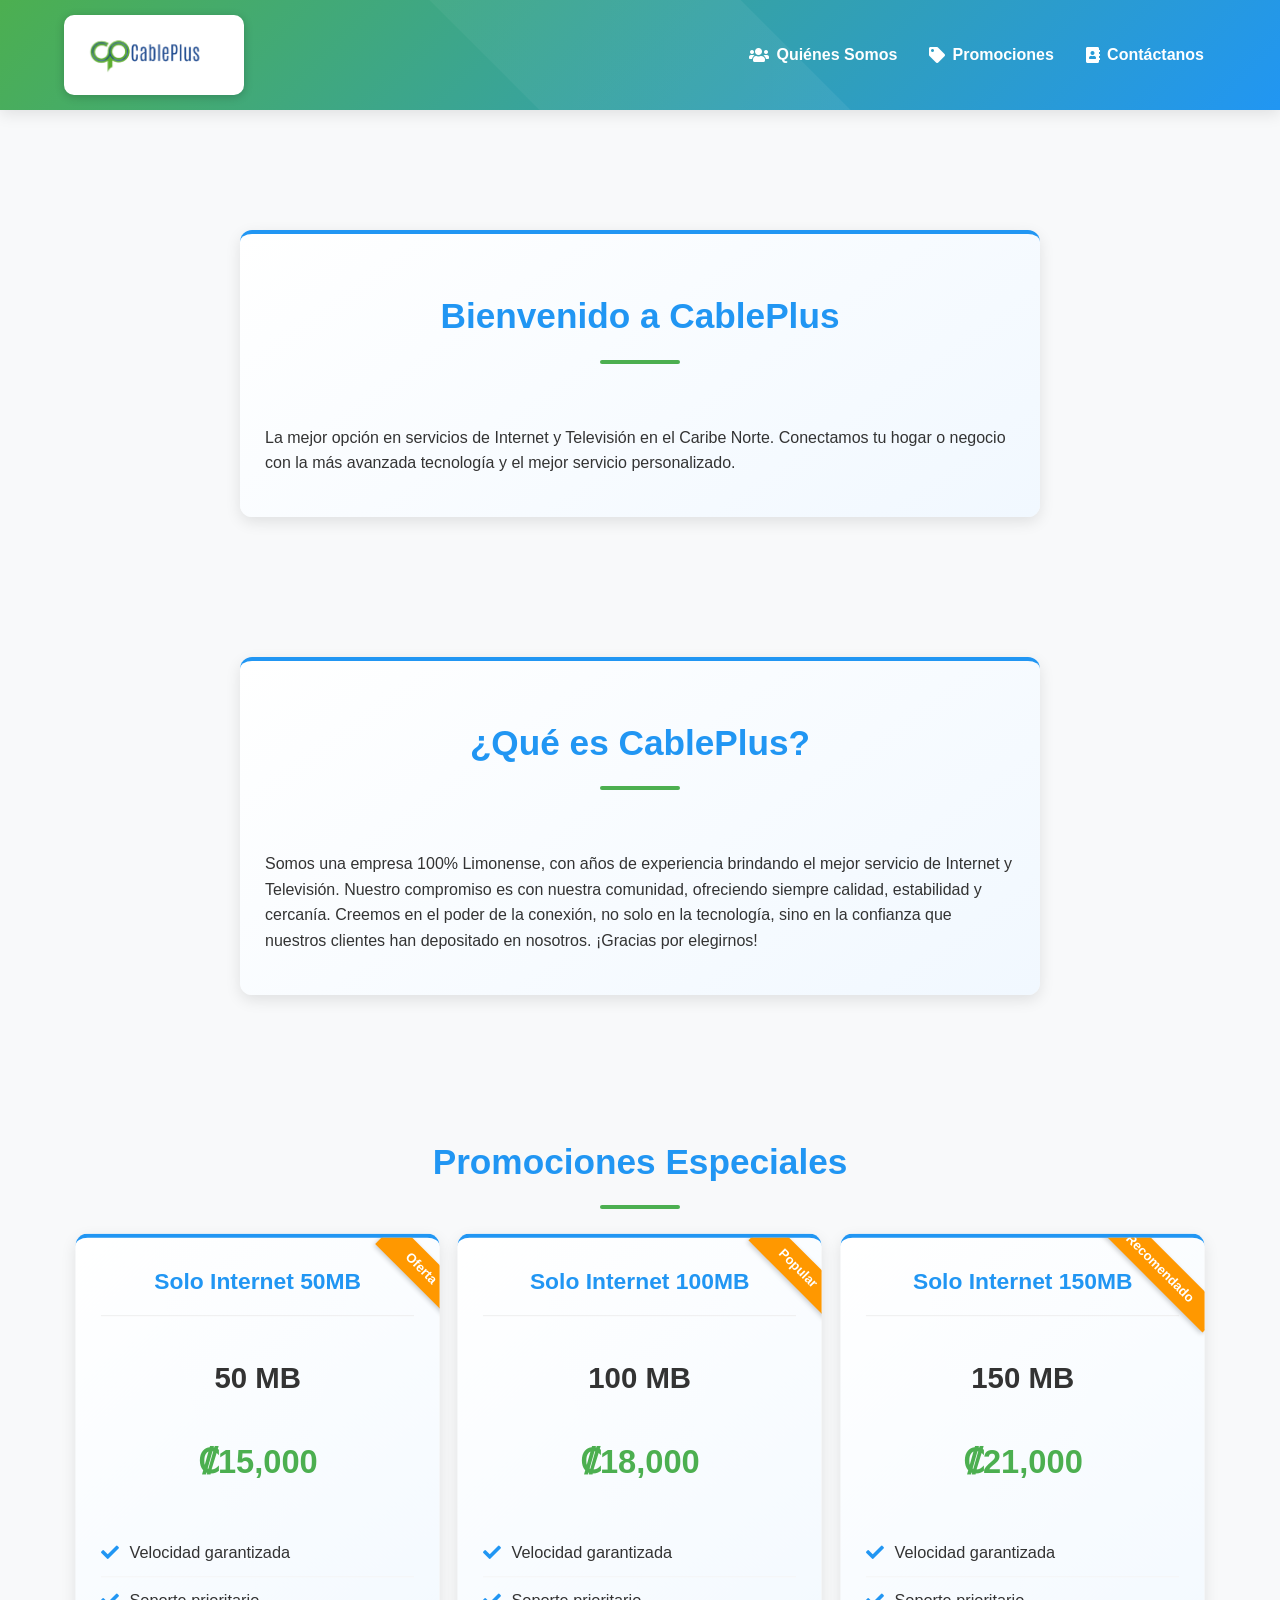
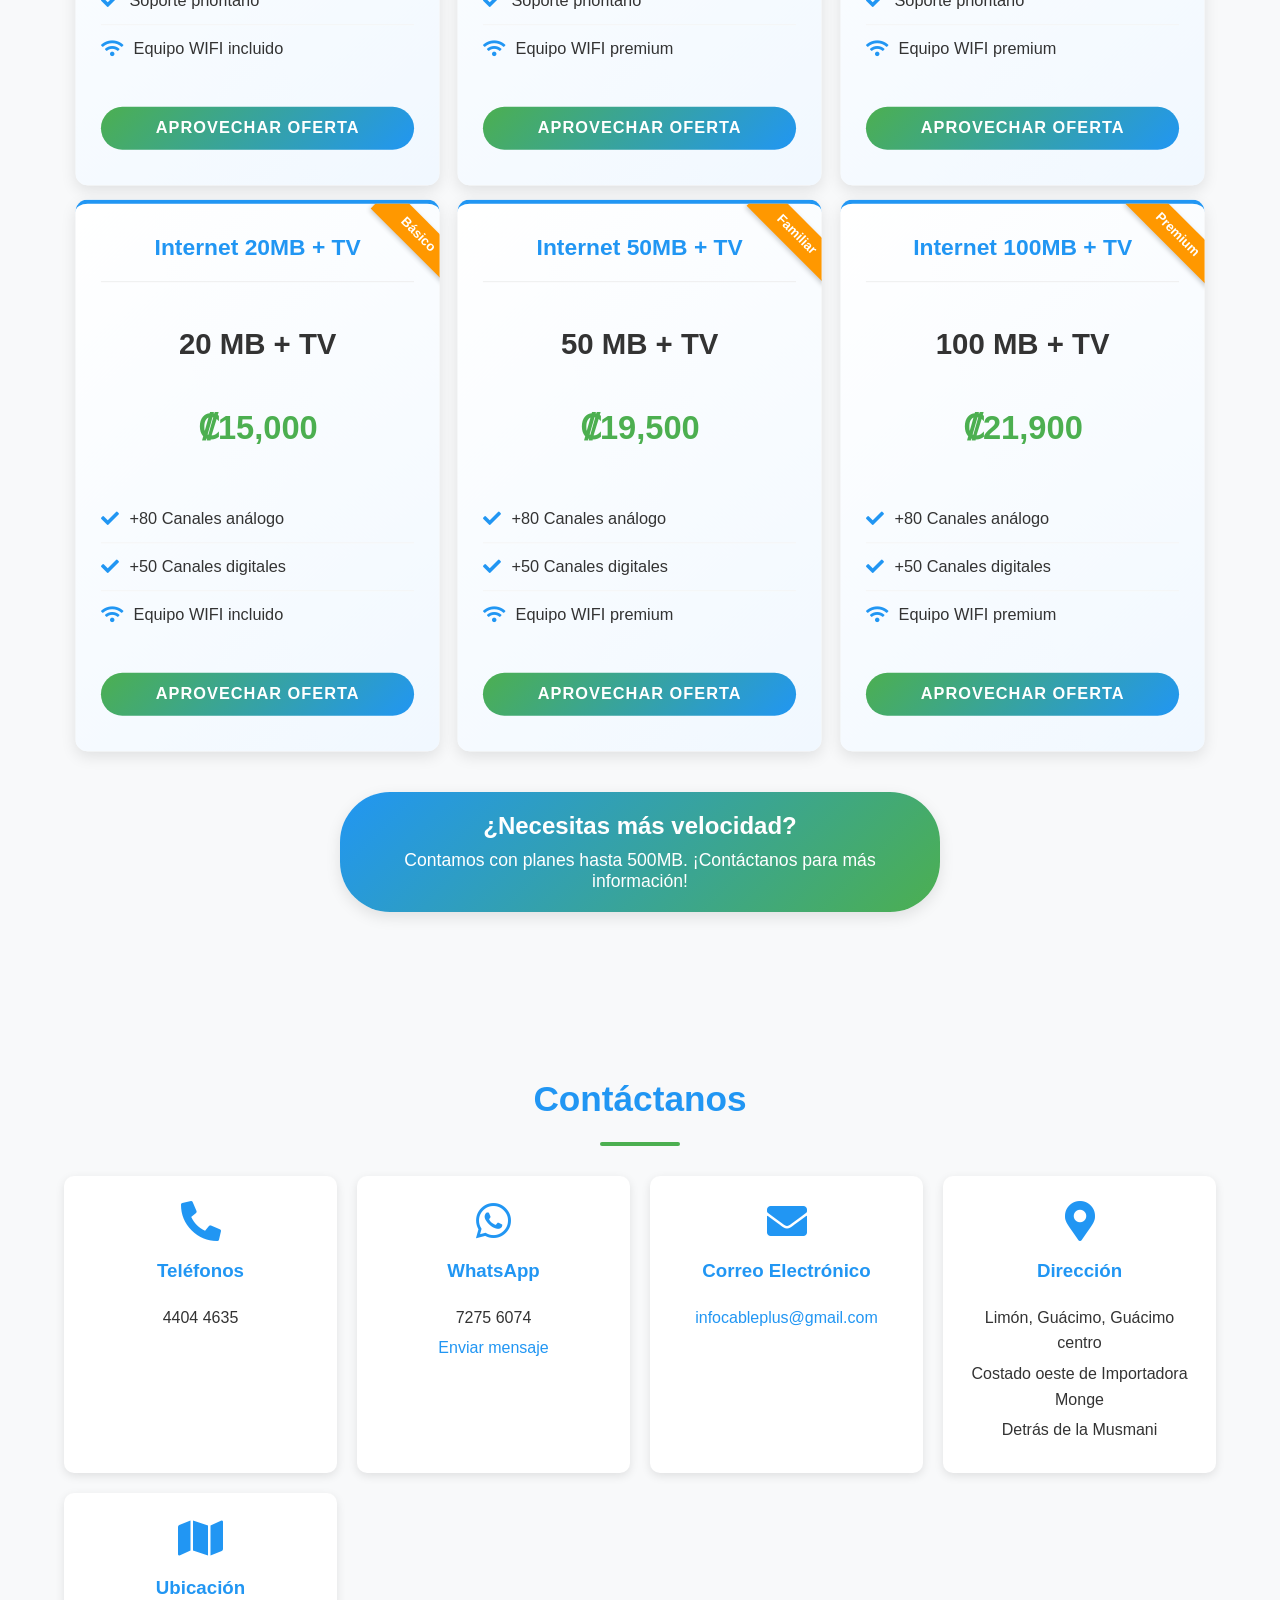
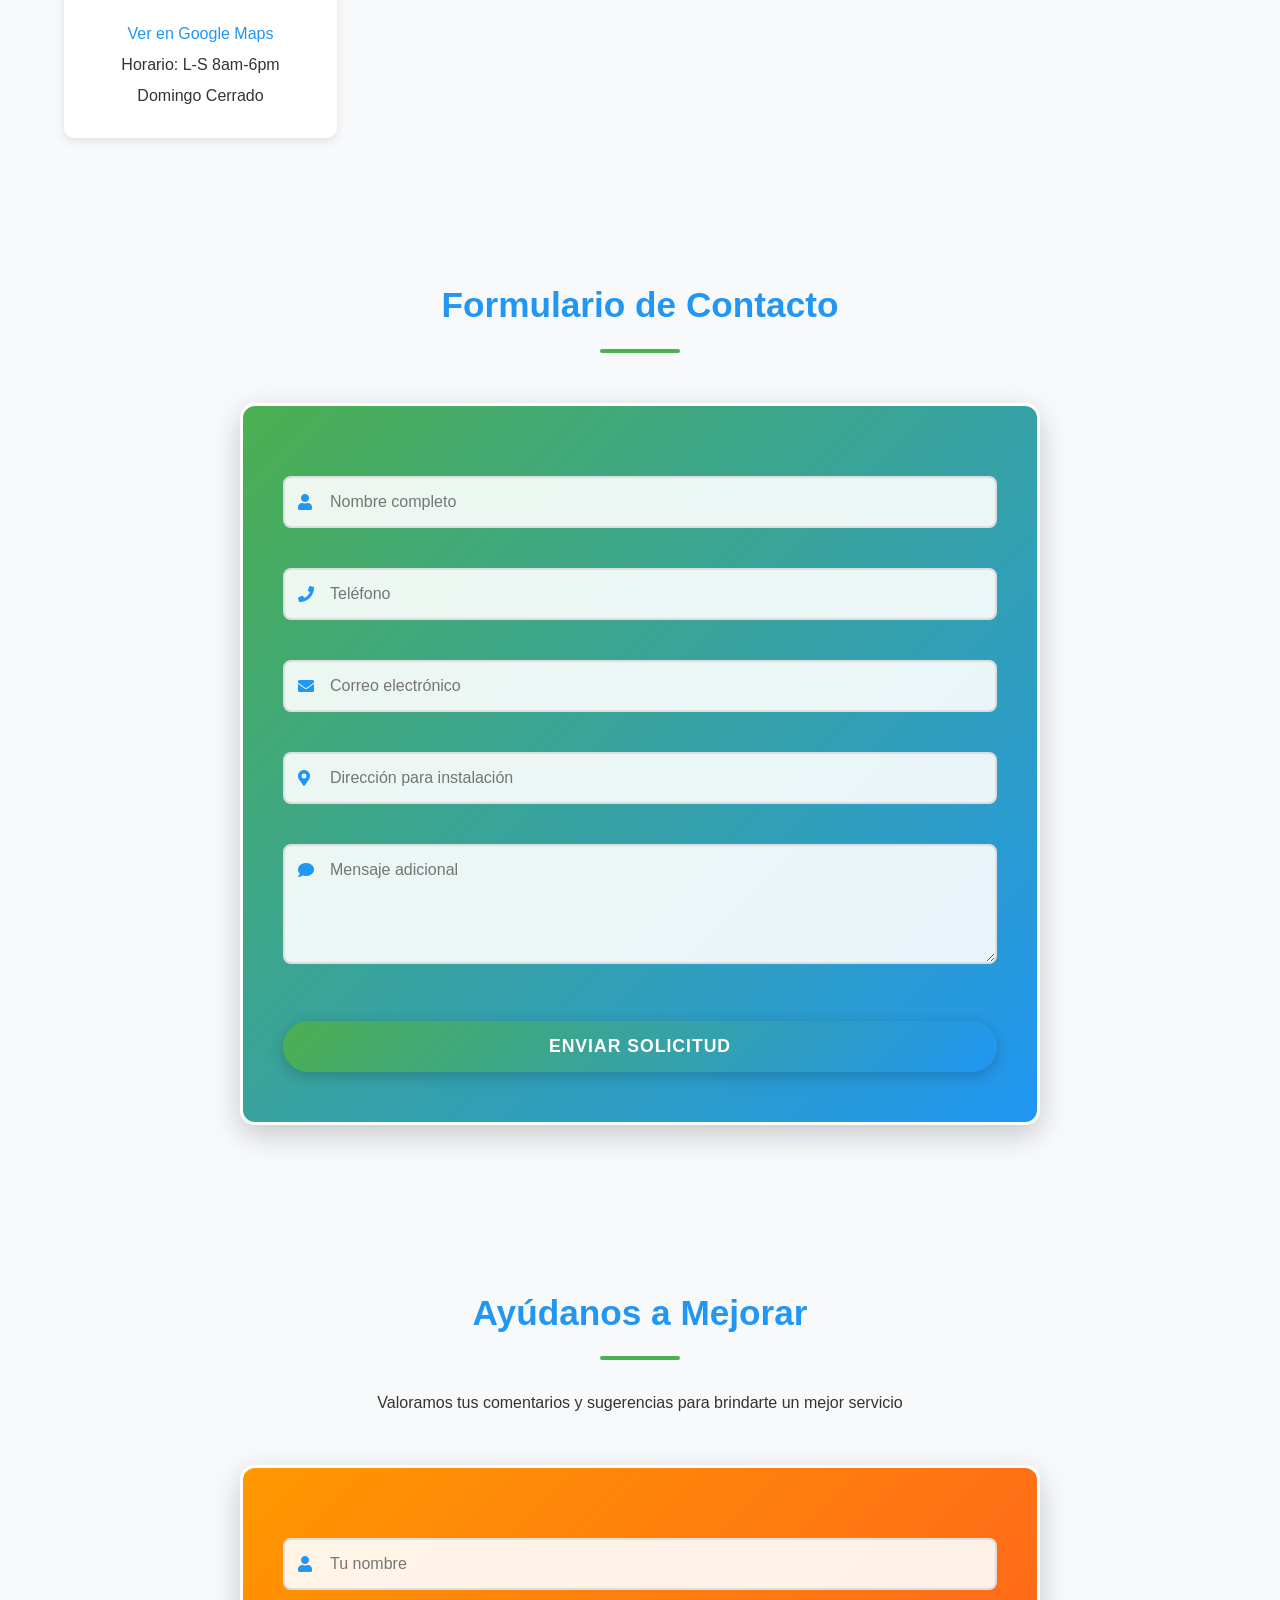
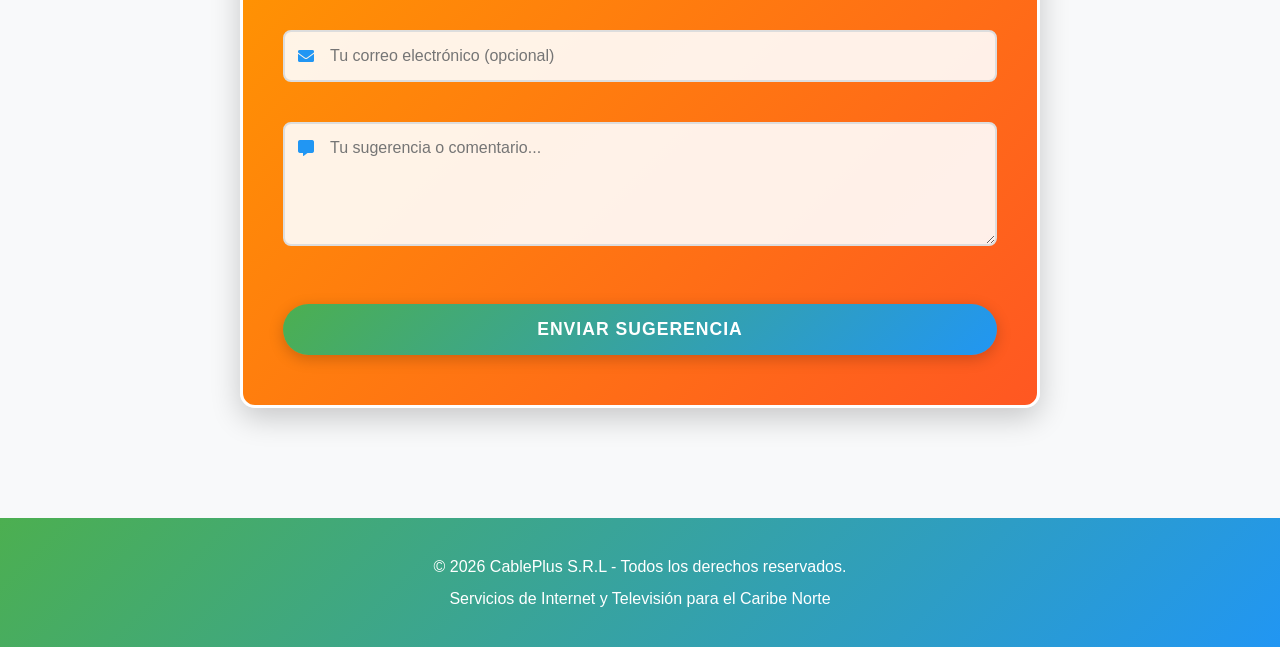
==== commit 0f79d0cb: "Simplifica encabezado y mejora separación del menú" ====
--- a/index.html
+++ b/index.html
@@ -95,24 +95,6 @@
             transform: scale(1.05);
         }
 
-        header h1 {
-            font-size: clamp(1.5rem, 3vw, 2.5rem);
-            text-shadow: 2px 2px 4px rgba(0,0,0,0.3);
-            margin: 0 20px;
-            flex: 1 1 auto;
-            min-width: 0;
-            animation: tituloFlotante 3s ease-in-out infinite;
-            white-space: nowrap;
-            overflow: hidden;
-            text-overflow: ellipsis;
-            max-width: 50%;
-        }
-
-        @keyframes tituloFlotante {
-            0%, 100% { transform: translateY(0); }
-            50% { transform: translateY(-5px); }
-        }
-
         nav ul {
             list-style: none;
             display: flex;
@@ -134,6 +116,7 @@
         nav ul li a {
             display: inline-flex;
             align-items: center;
+            gap: 0.45rem;
             color: white;
             text-decoration: none;
             font-weight: 600;
@@ -586,14 +569,6 @@
                 padding: 8px 4%;
             }
 
-            header h1 {
-                display: block;
-                max-width: none;
-                margin: 0 10px;
-                font-size: 1.25rem;
-                animation: none;
-            }
-
             nav {
                 position: absolute;
                 top: 100%;
@@ -729,10 +704,6 @@
                 margin: 20px auto;
             }
 
-            header h1 {
-                font-size: 1.05rem;
-            }
-            
             .contenedor-servicios {
                 padding: 0;
             }
@@ -789,18 +760,16 @@
     <div id="pagina-principal">
         <header>
             <img src="imagenes/logo.png" alt="Logo de CablePlus">
-            <h1>CablePlus</h1>
             <button class="menu-toggle" type="button" aria-label="Abrir menú de navegación" aria-expanded="false" aria-controls="navegacion-principal">
                 <i class="fas fa-bars" aria-hidden="true"></i>
             </button>
             <nav id="navegacion-principal" aria-label="Navegación principal">
-                <ul>
-                    <li><a href="#inicio"><i class="fas fa-home"></i><span class="nav-text"> Inicio</span></a></li>
-                    <li><a href="#quienes-somos"><i class="fas fa-users"></i><span class="nav-text"> Quiénes Somos</span></a></li>
-                    <li><a href="#promociones"><i class="fas fa-tag"></i><span class="nav-text"> Promociones</span></a></li>
-                    <li><a href="#contactanos"><i class="fas fa-address-book"></i><span class="nav-text"> Contáctanos</span></a></li>
-                </ul>
-            </nav>
+                <ul>
+                    <li><a href="#quienes-somos"><i class="fas fa-users"></i><span class="nav-text">Quiénes Somos</span></a></li>
+                    <li><a href="#promociones"><i class="fas fa-tag"></i><span class="nav-text">Promociones</span></a></li>
+                    <li><a href="#contactanos"><i class="fas fa-address-book"></i><span class="nav-text">Contáctanos</span></a></li>
+                </ul>
+            </nav>
         </header>
 
         <section id="inicio">
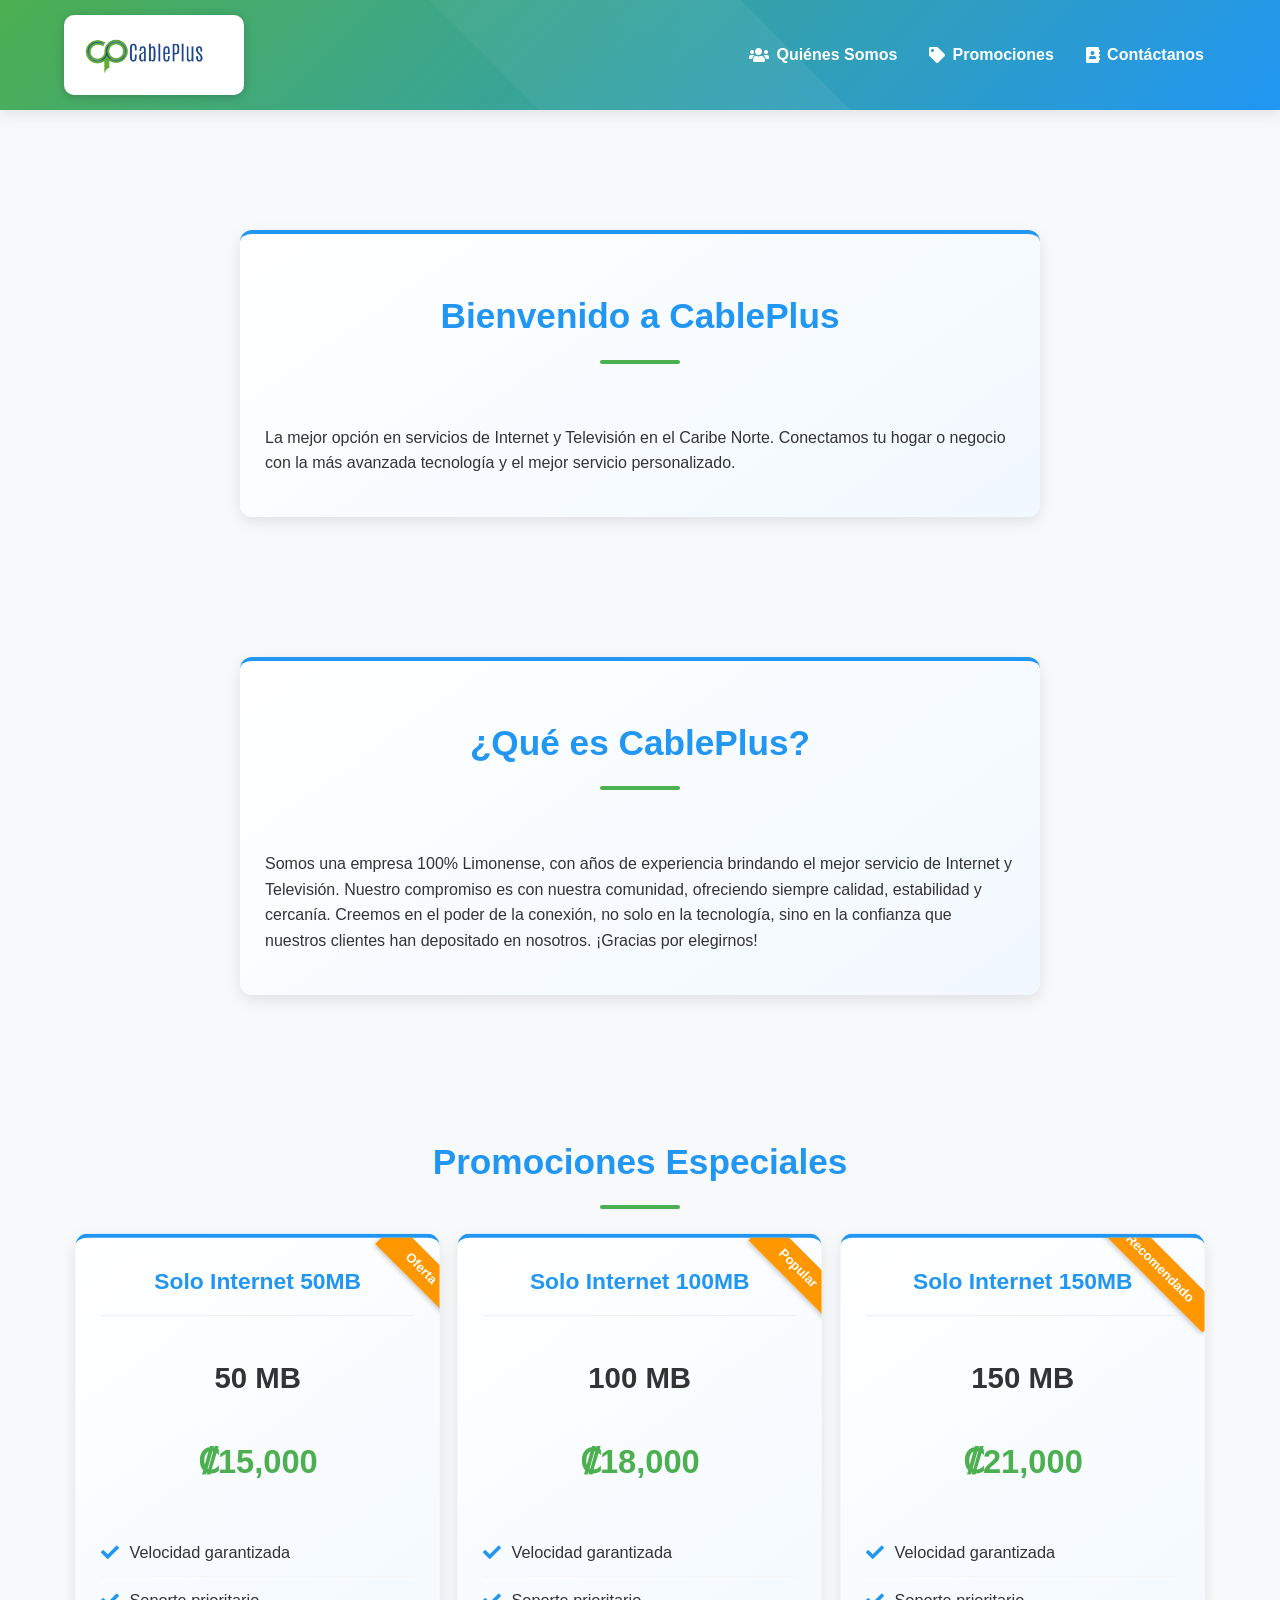
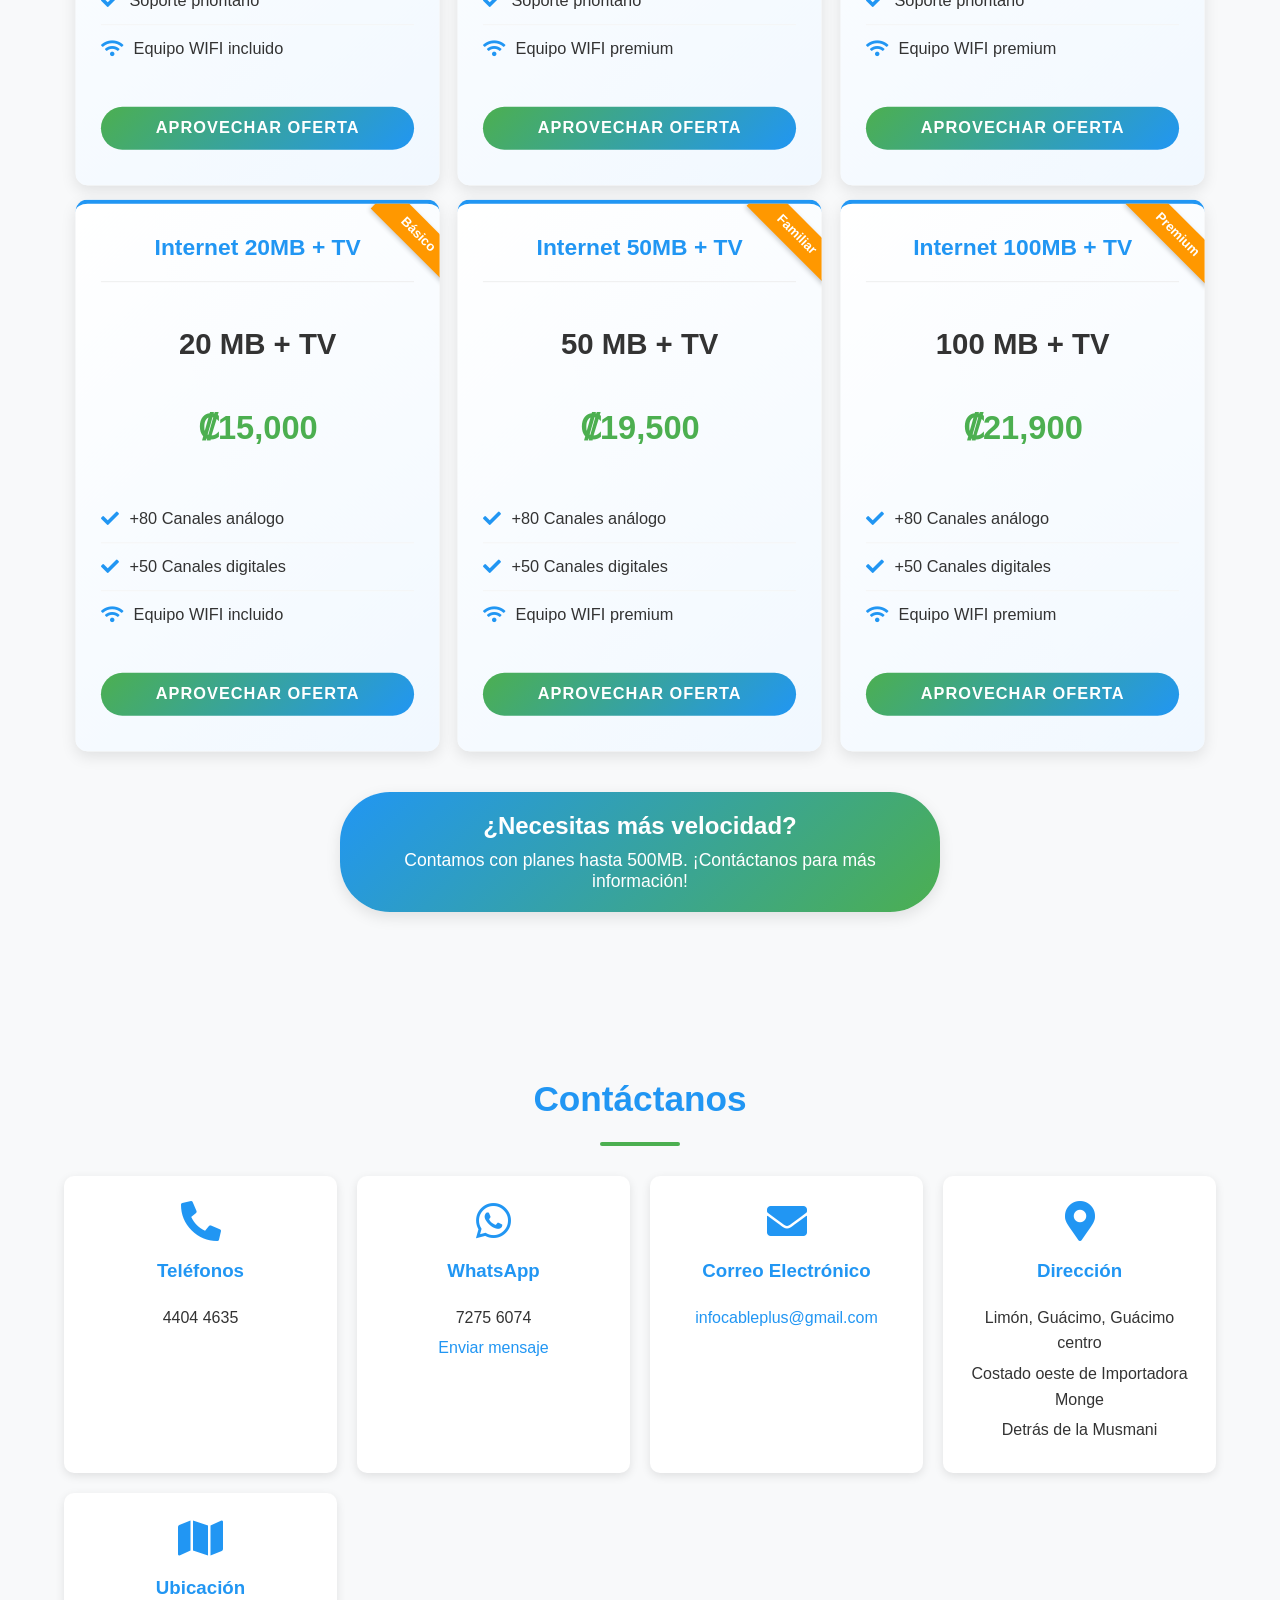
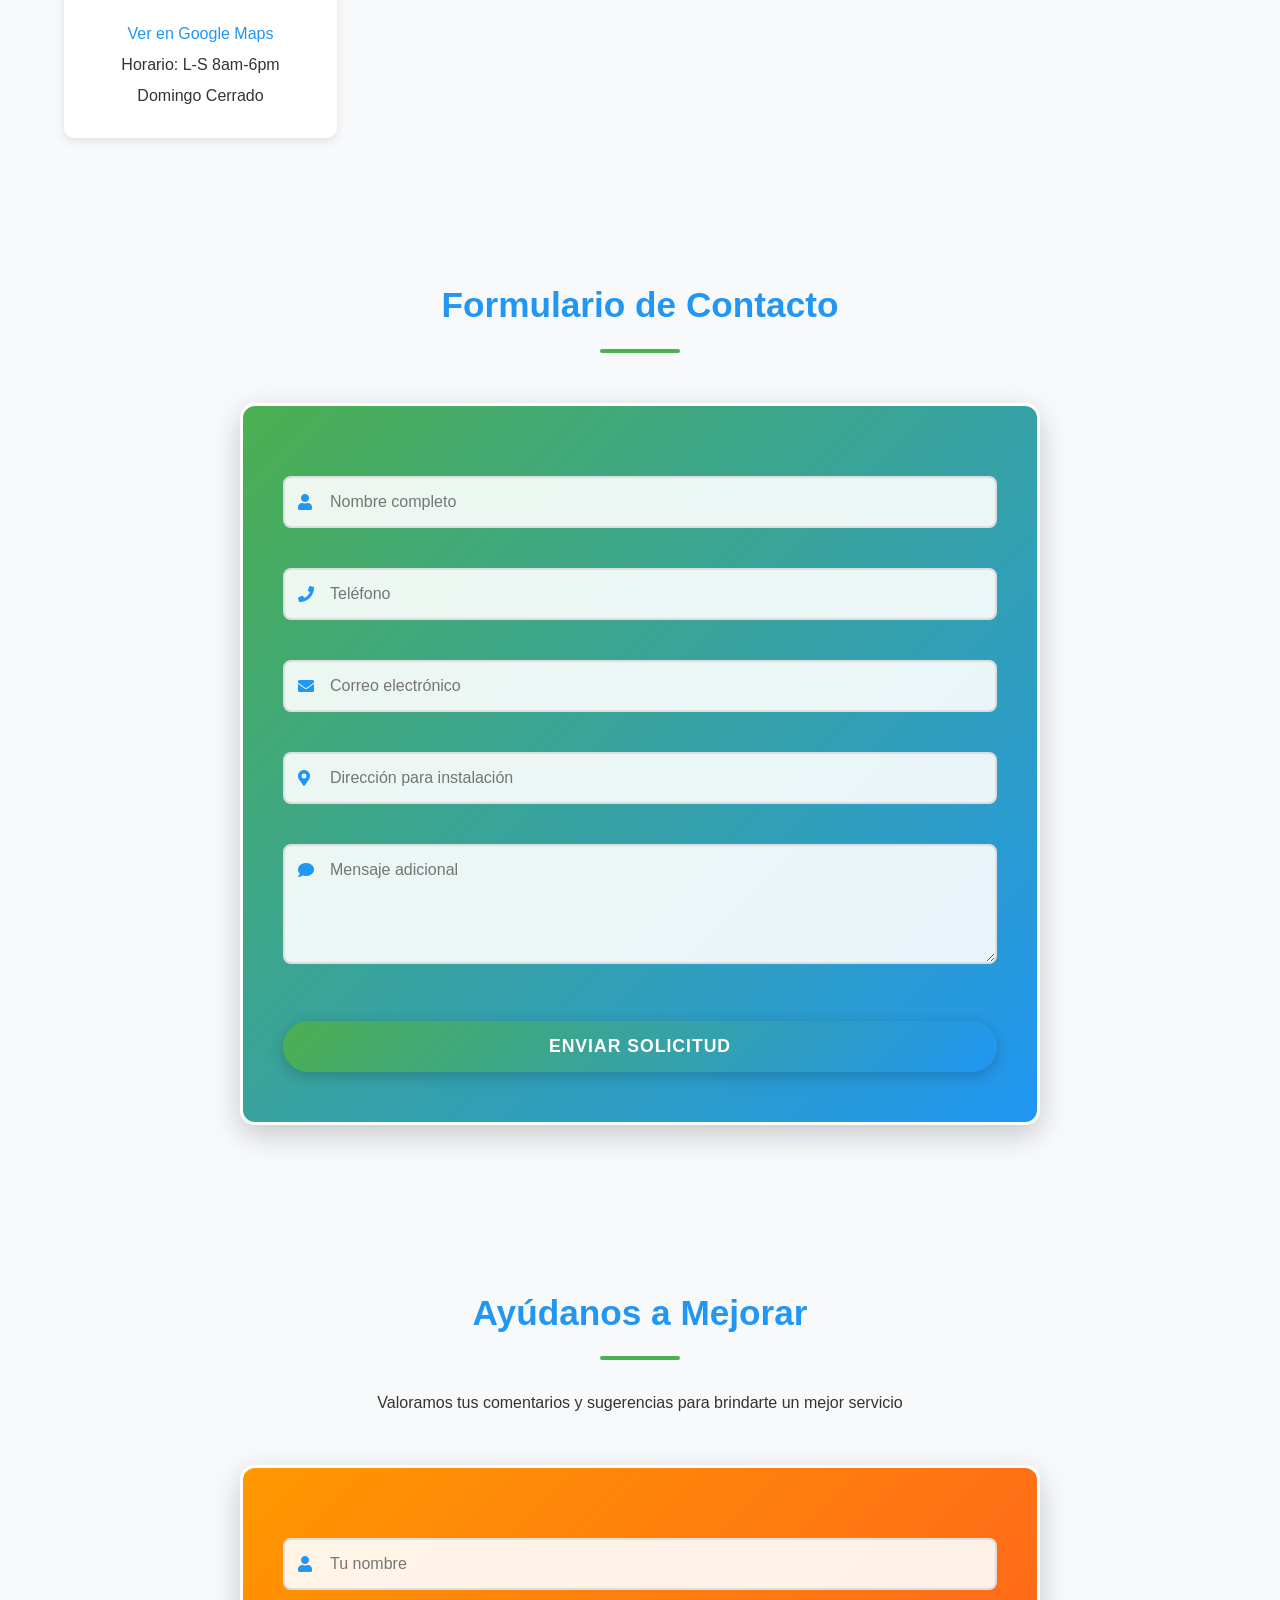
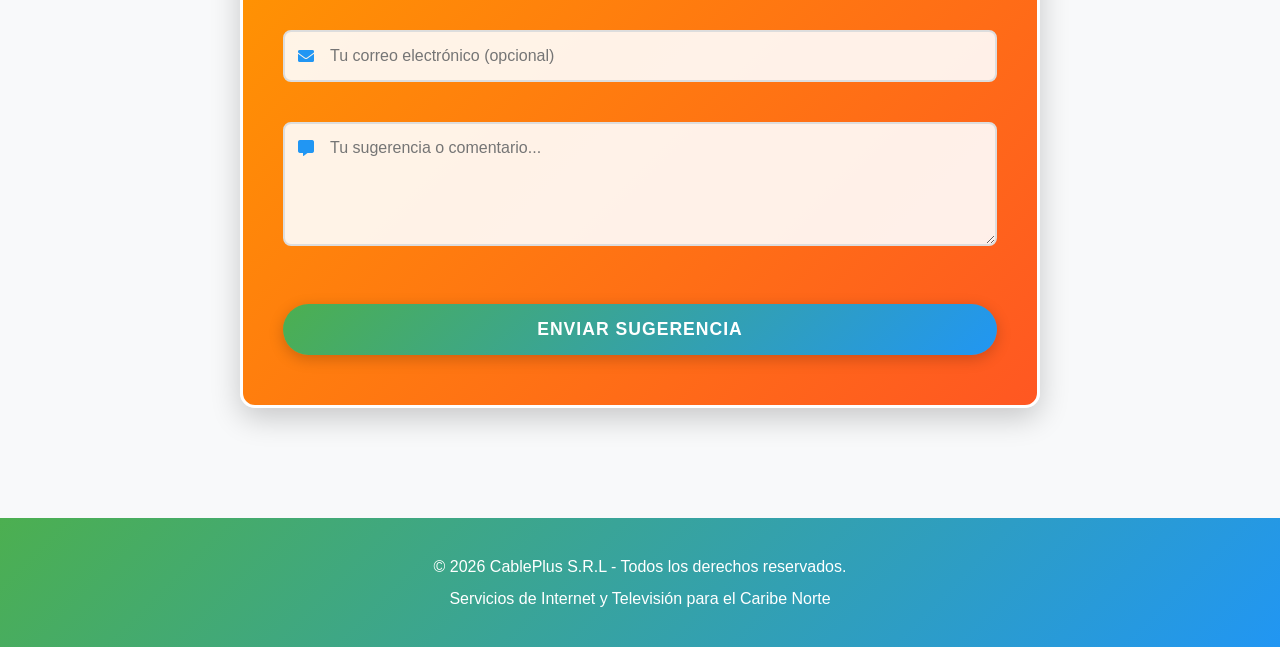
==== commit 485acc87: "Amplía el logotipo y lo enlaza al inicio" ====
--- a/index.html
+++ b/index.html
@@ -79,21 +79,36 @@
             pointer-events: none;
         }
 
-        header img {
+        .logo-link {
             height: 80px;
-            width: auto;
-            max-width: 180px;
+            width: 180px;
+            flex: 0 0 180px;
+            display: flex;
+            align-items: center;
+            justify-content: center;
+            background: white;
+            padding: 4px;
+            border-radius: 10px;
+            box-shadow: 0 2px 10px rgba(0,0,0,0.2);
+            position: relative;
+            z-index: 1;
+        }
+
+        .logo-link img {
+            width: 100%;
+            height: 100%;
             object-fit: contain;
-            background: white;
-            padding: 10px;
-            border-radius: 10px;
-            box-shadow: 0 2px 10px rgba(0,0,0,0.2);
-            transition: transform 0.3s ease;
-        }
-
-        header img:hover {
-            transform: scale(1.05);
-        }
+            transition: transform 0.3s ease;
+        }
+
+        .logo-link:hover img {
+            transform: scale(1.06);
+        }
+
+        .logo-link:focus-visible {
+            outline: 3px solid white;
+            outline-offset: 3px;
+        }
 
         nav ul {
             list-style: none;
@@ -611,10 +626,11 @@
                 display: inline-flex;
             }
 
-            header img {
+            .logo-link {
                 height: 46px;
-                max-width: 120px;
-                padding: 6px;
+                width: 120px;
+                flex-basis: 120px;
+                padding: 3px;
                 margin: 0;
                 border-radius: 8px;
             }
@@ -759,7 +775,9 @@
     <!-- End Google Tag Manager (noscript) -->
     <div id="pagina-principal">
         <header>
-            <img src="imagenes/logo.png" alt="Logo de CablePlus">
+            <a href="#inicio" class="logo-link" aria-label="Ir al inicio de la página">
+                <img src="imagenes/logo.png" alt="CablePlus">
+            </a>
             <button class="menu-toggle" type="button" aria-label="Abrir menú de navegación" aria-expanded="false" aria-controls="navegacion-principal">
                 <i class="fas fa-bars" aria-hidden="true"></i>
             </button>
